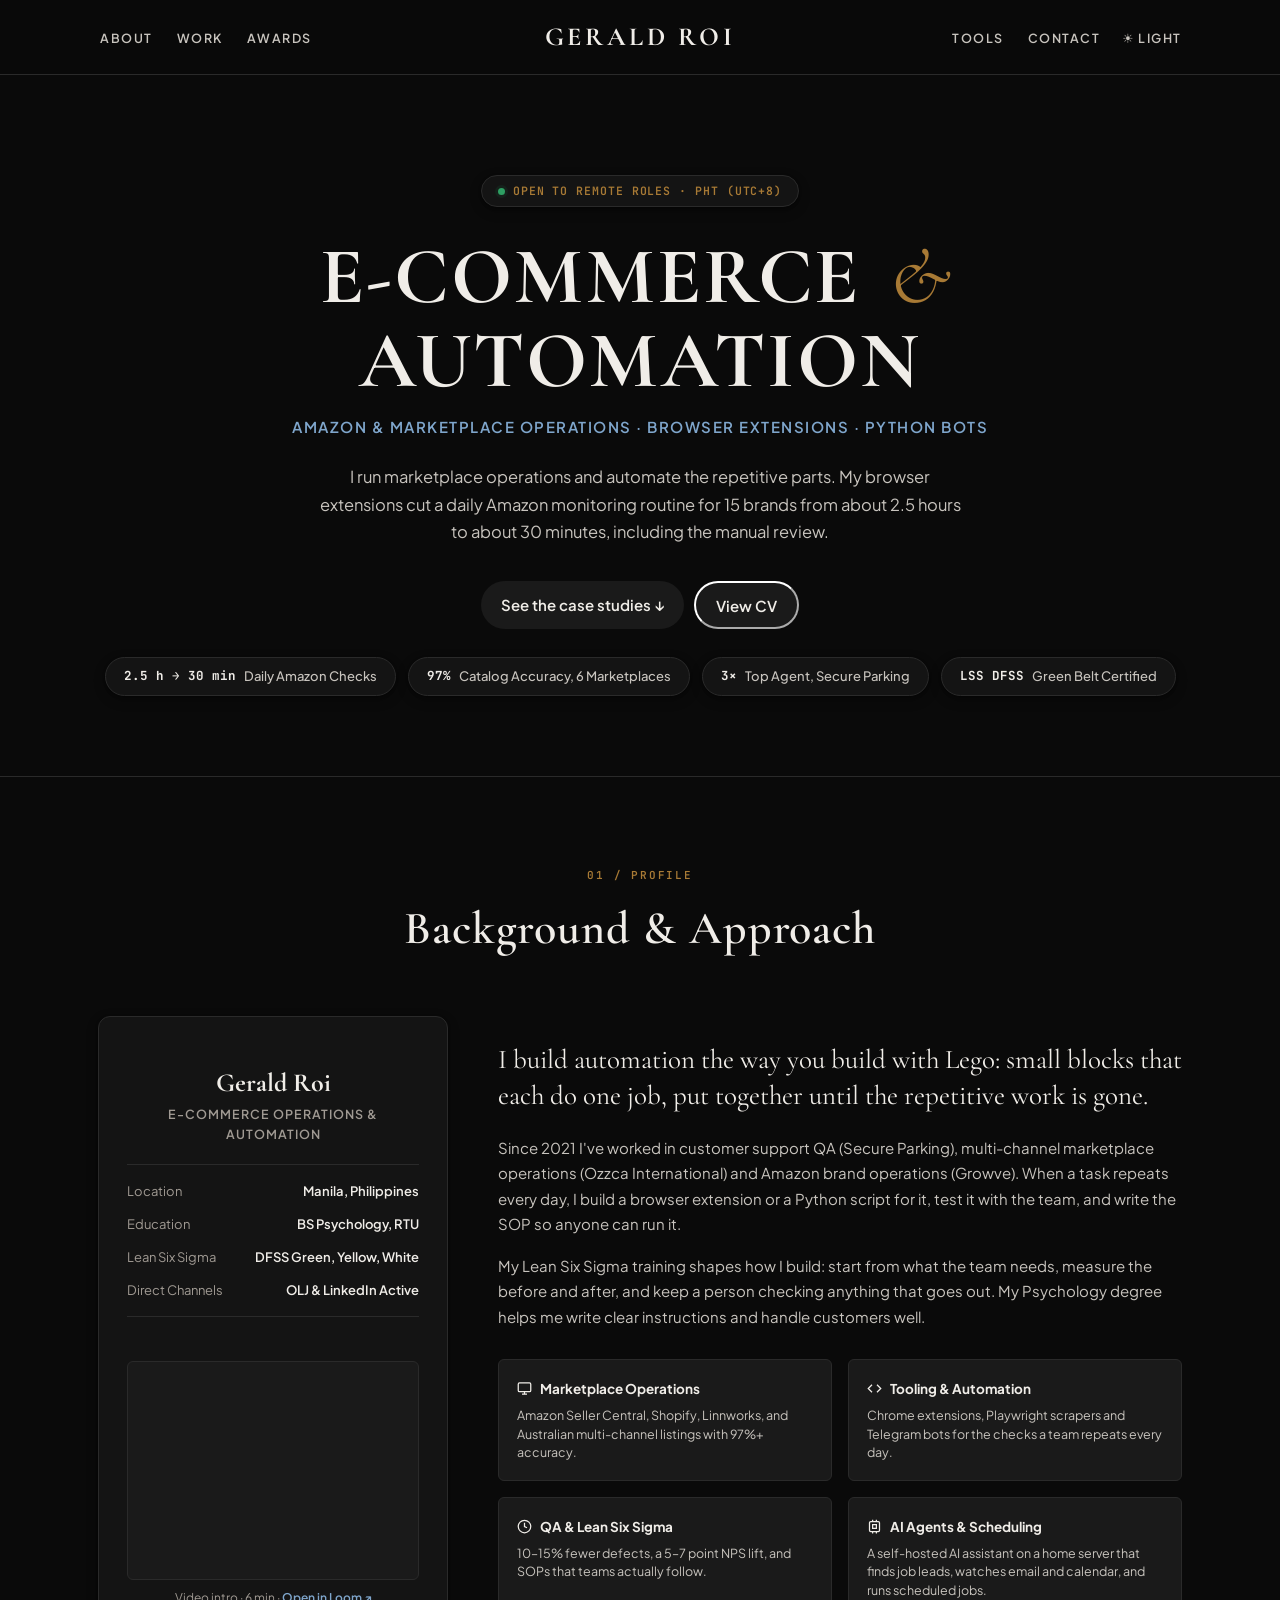
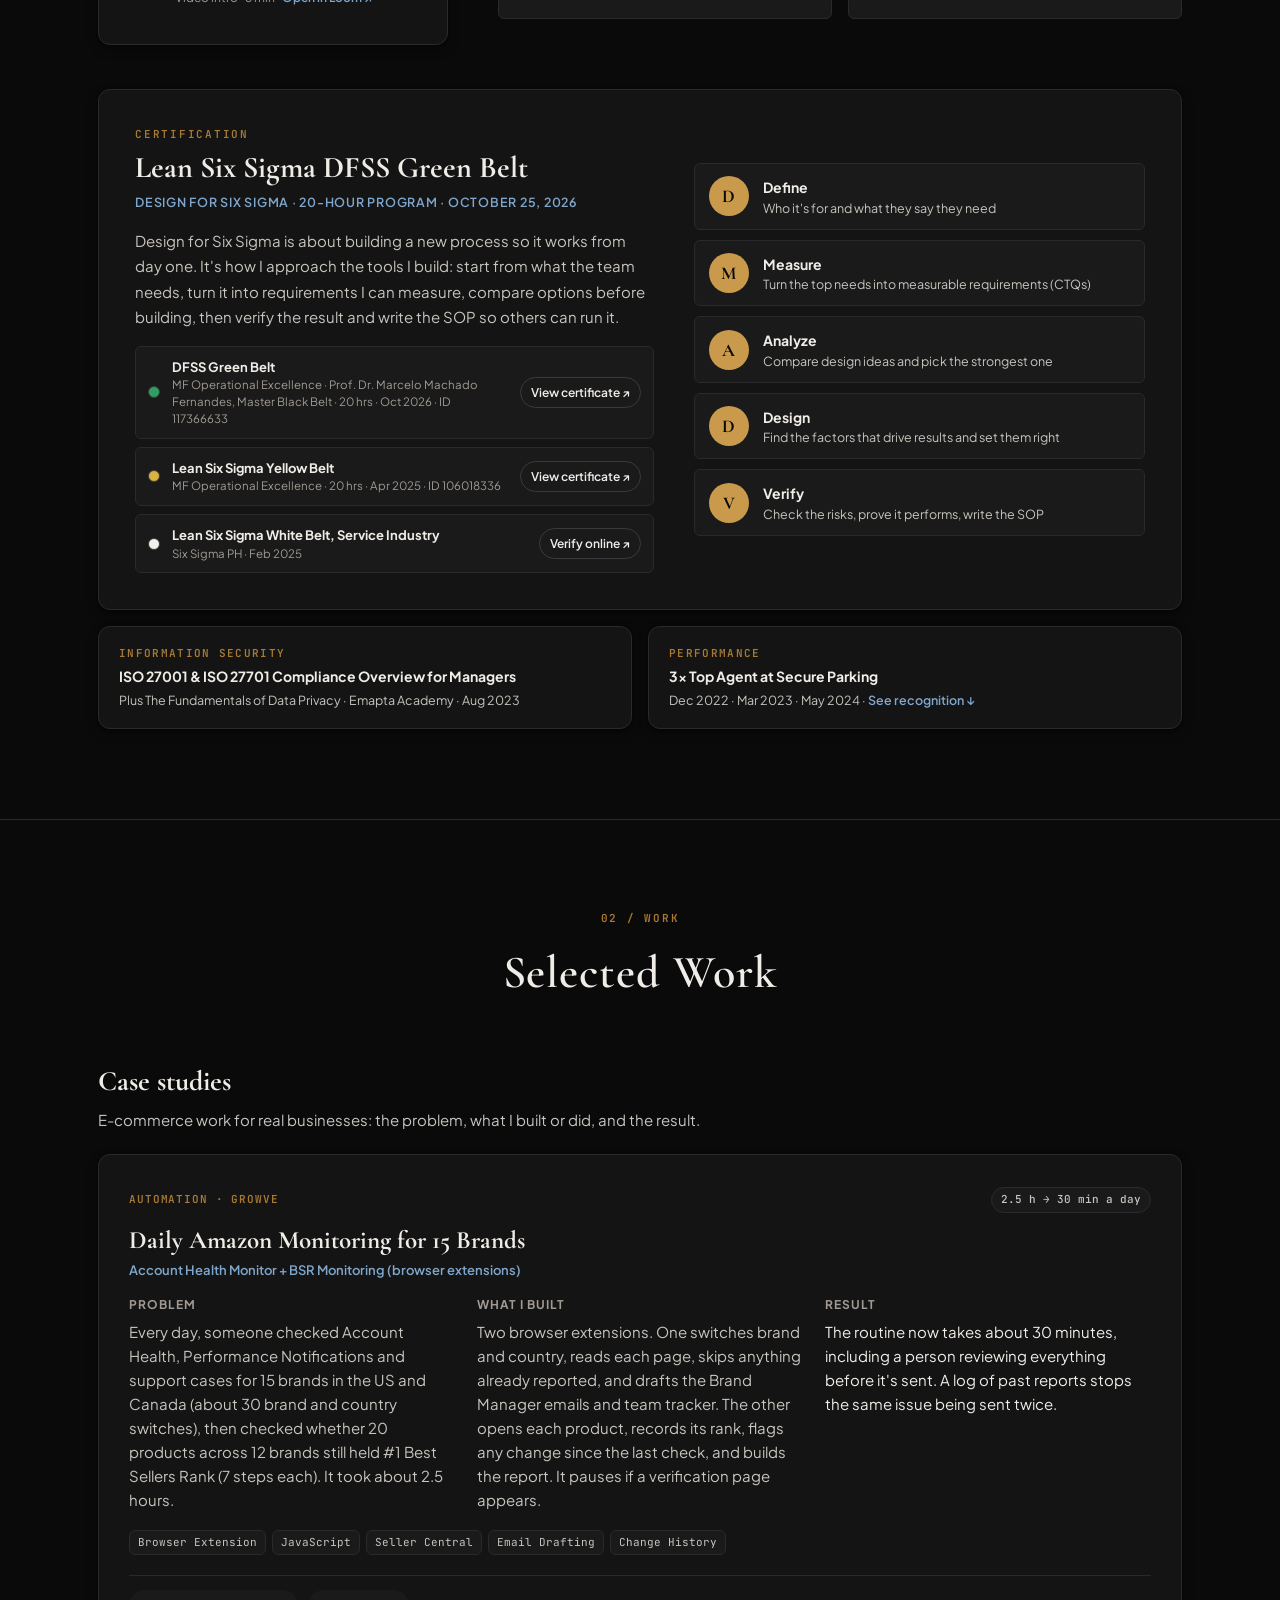
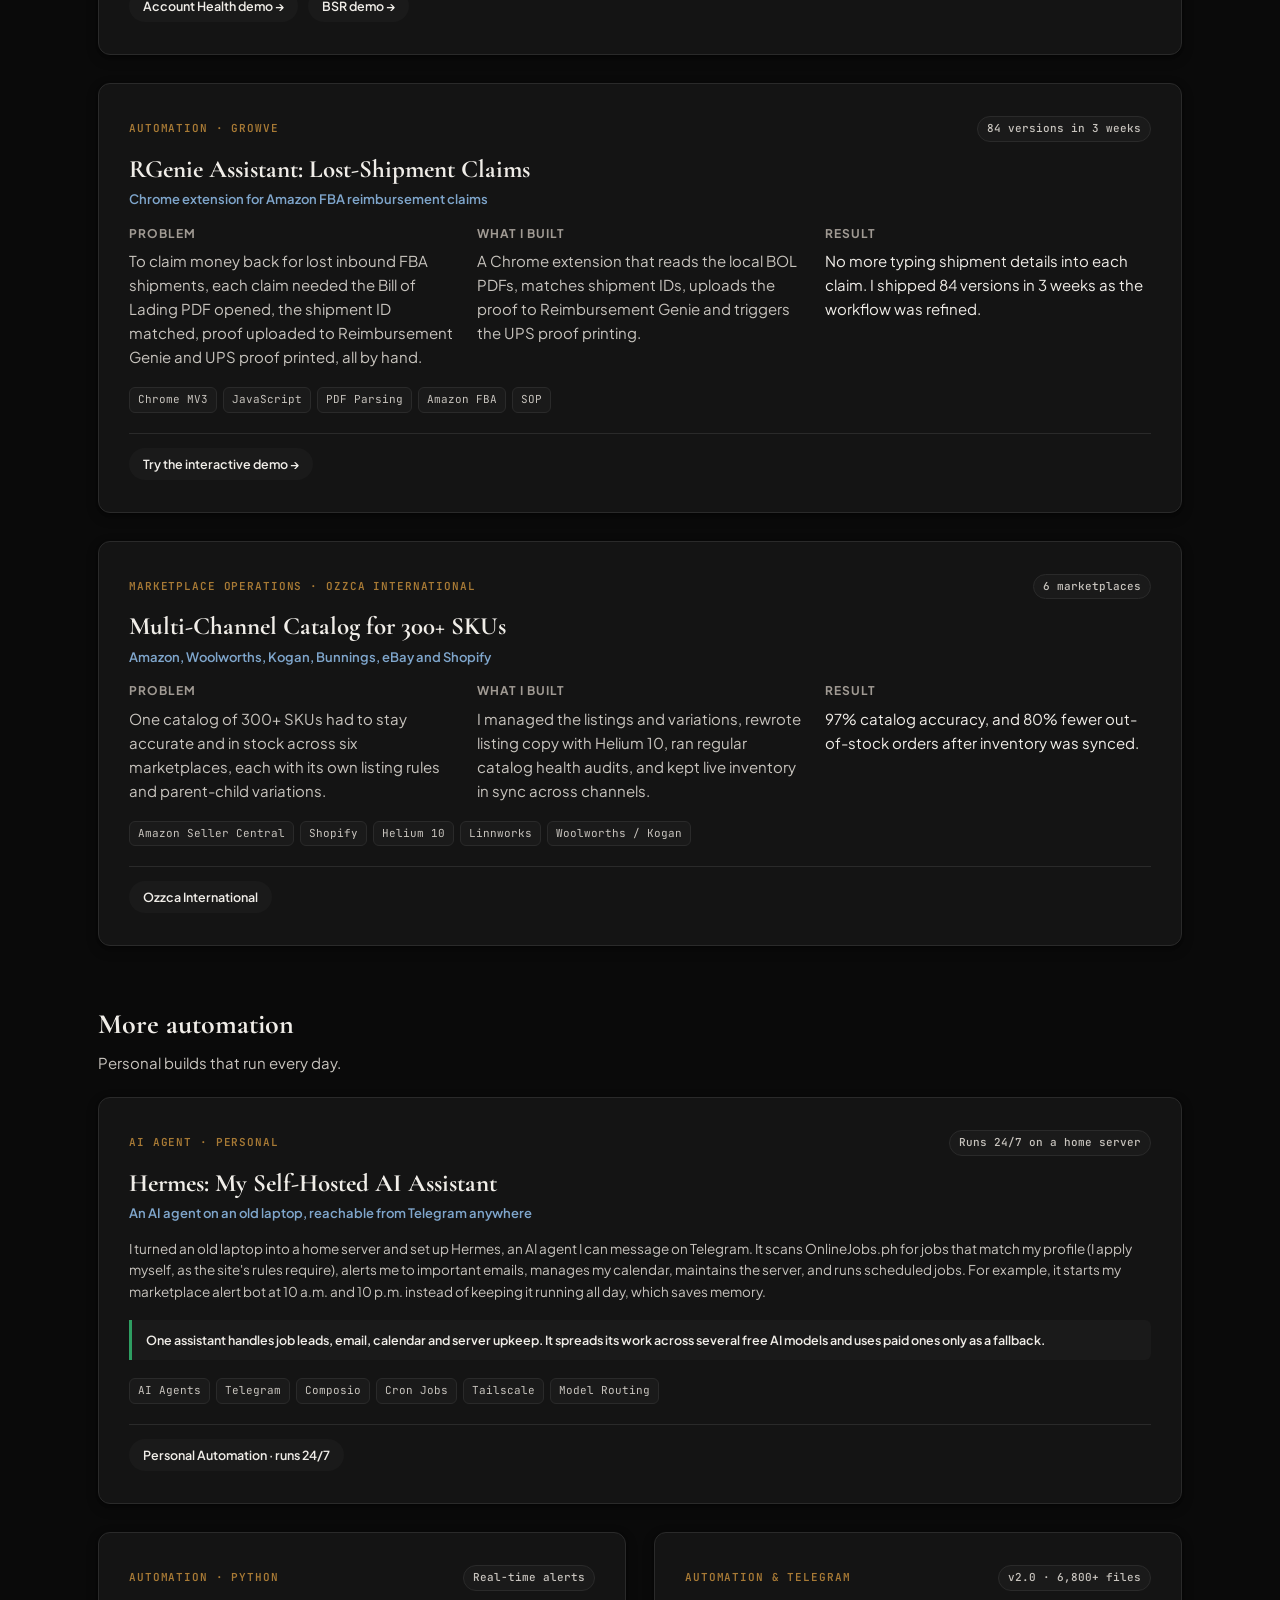
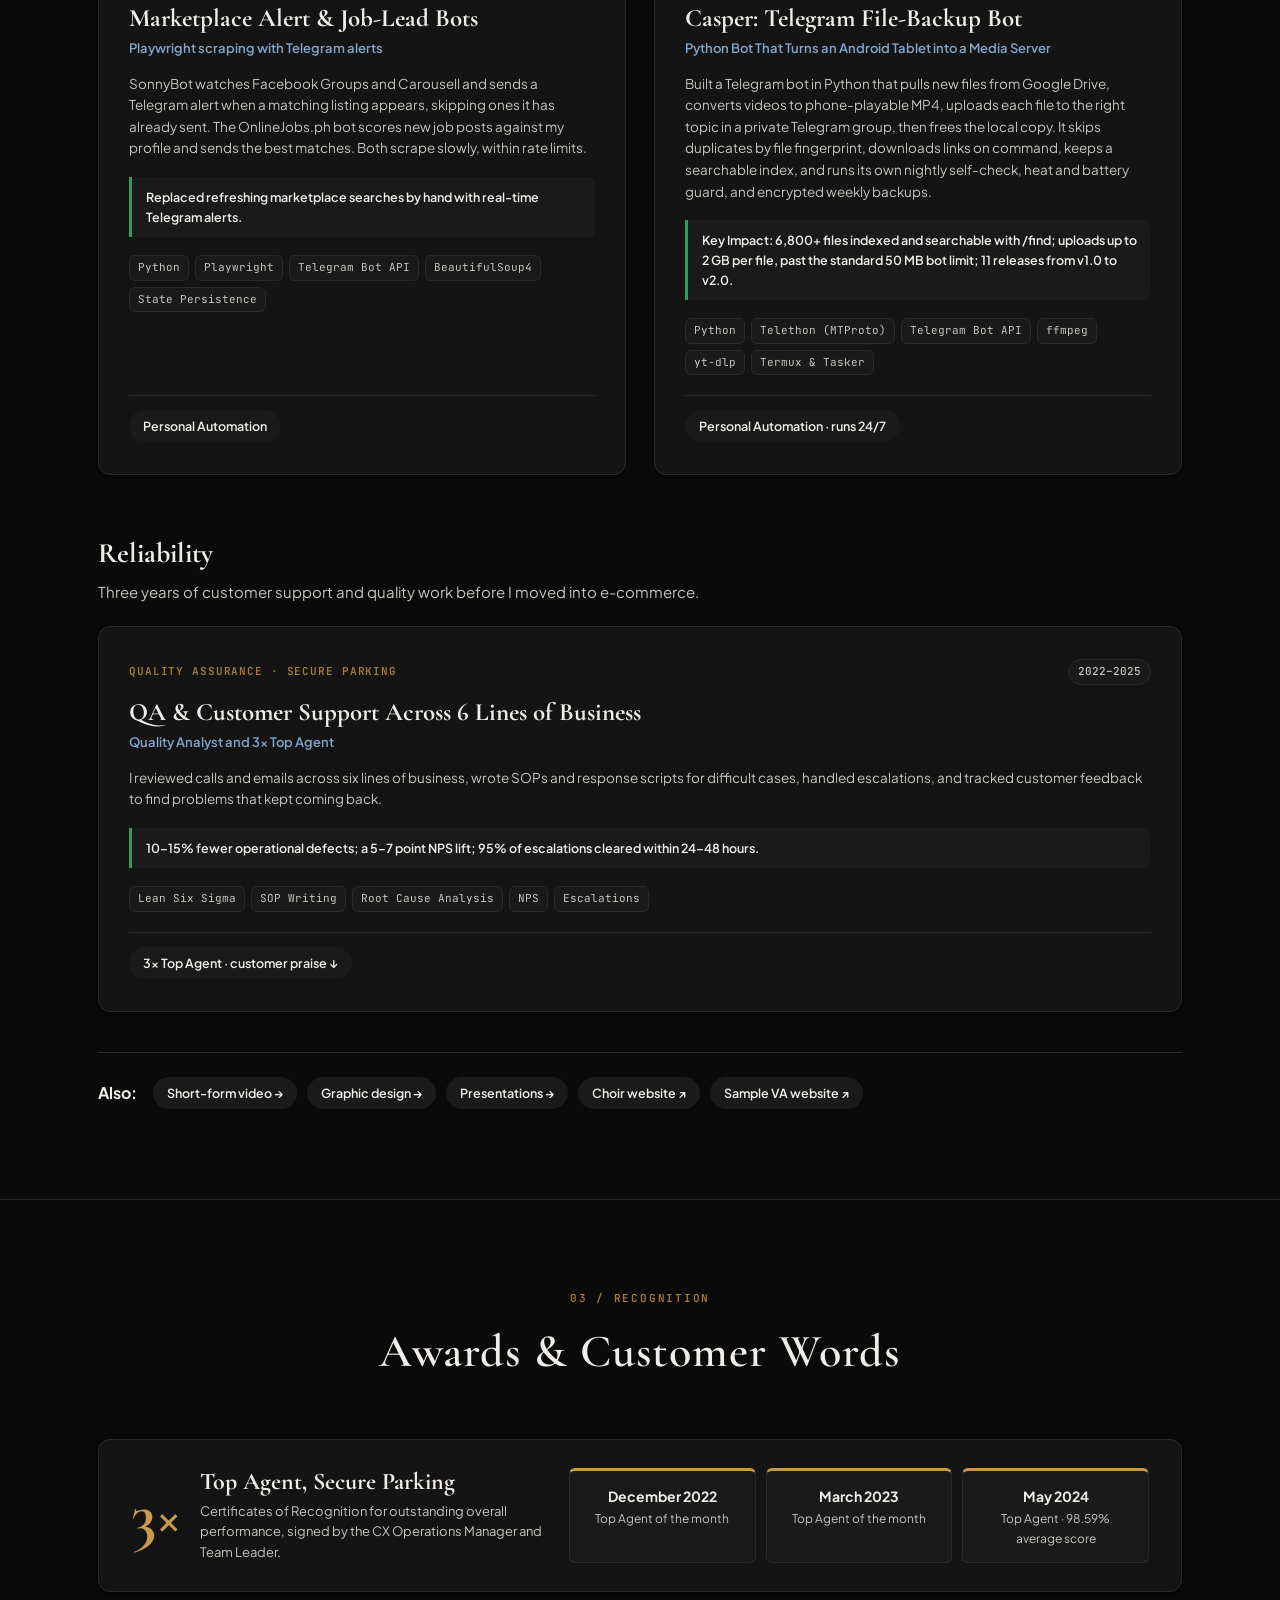
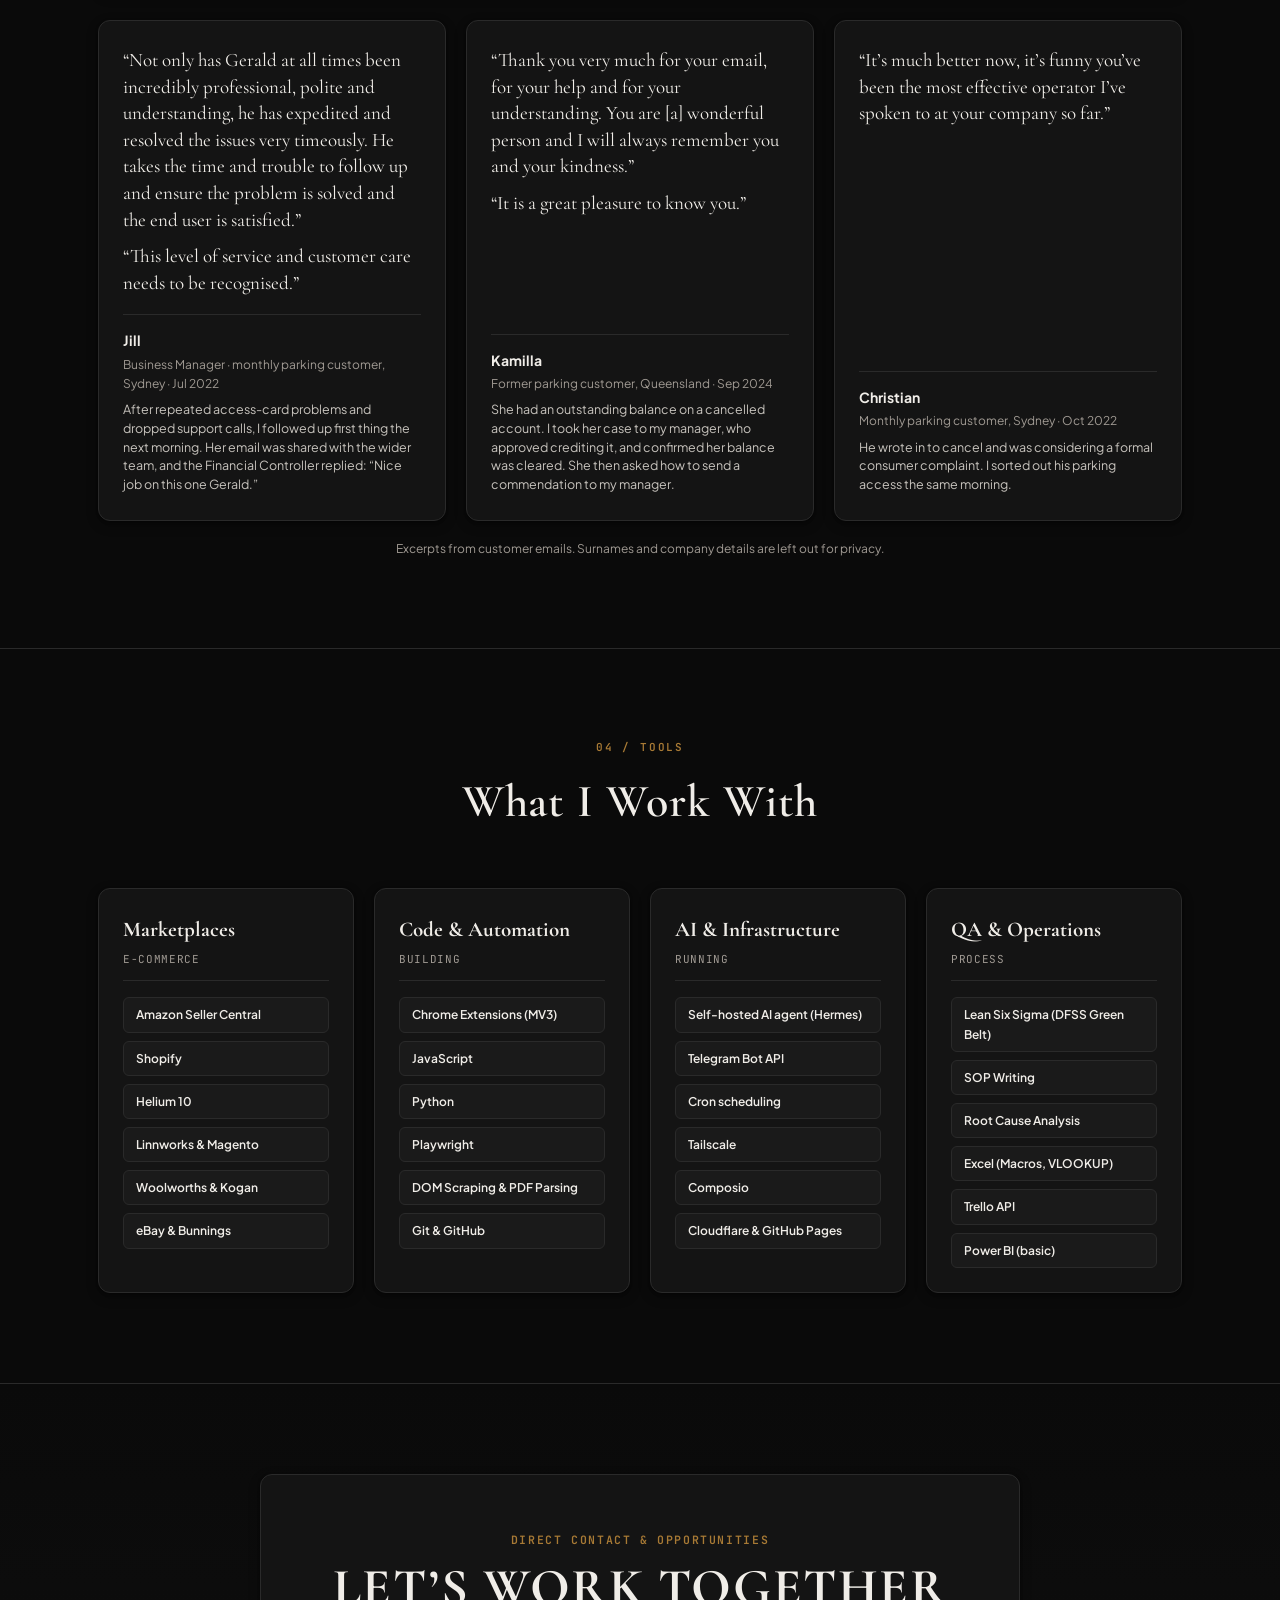
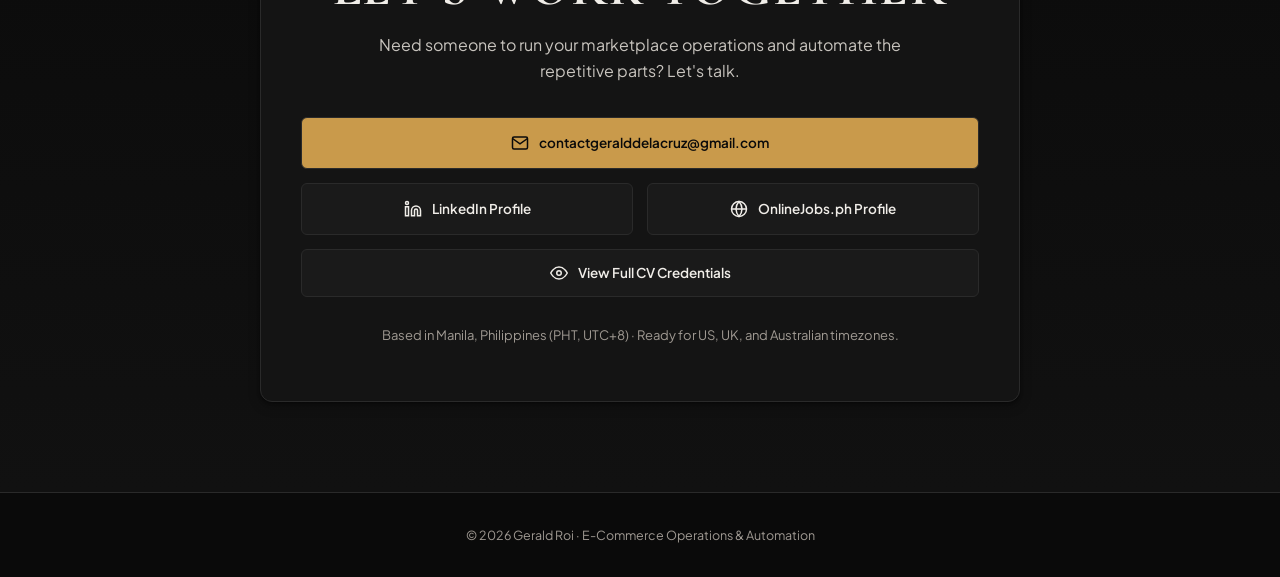
==== index.html @ ce6dad2a "Refocus main page on e-commerce and automation Lead with three case studies, add Hermes, move creati" ====
<!DOCTYPE html>
<html lang="en">
<head>
  <meta charset="UTF-8">
  <meta name="viewport" content="width=device-width, initial-scale=1.0">
  <title>Gerald Roi | E-Commerce Operations &amp; Automation</title>
  <meta name="description" content="Gerald Roi runs Amazon and multi-channel marketplace operations and builds the browser extensions and Python bots that automate the repetitive parts. Based in Manila, Philippines (UTC+8).">
  <meta name="theme-color" content="#0A0A0A">
  <meta property="og:type" content="website">
  <meta property="og:title" content="Gerald Roi | E-Commerce Operations &amp; Automation">
  <meta property="og:description" content="Gerald Roi runs Amazon and multi-channel marketplace operations and builds the browser extensions and Python bots that automate the repetitive parts. Based in Manila, Philippines (UTC+8).">
  <meta property="og:url" content="https://dcxgerald.github.io/portfolio/">
  <meta property="og:image" content="https://dcxgerald.github.io/portfolio/og-image.png">
  <meta property="og:image:width" content="1200">
  <meta property="og:image:height" content="630">
  <meta property="og:image:alt" content="Gerald Roi, Operations &amp; Automation portfolio">
  <meta name="twitter:card" content="summary_large_image">
  <meta name="twitter:image" content="https://dcxgerald.github.io/portfolio/og-image.png">
  <script type="application/ld+json">{"@context": "https://schema.org", "@type": "Person", "name": "Gerald Roi", "url": "https://dcxgerald.github.io/portfolio/", "jobTitle": "E-Commerce Operations & Automation Specialist", "image": "https://dcxgerald.github.io/portfolio/og-image.png", "address": {"@type": "PostalAddress", "addressLocality": "Manila", "addressCountry": "PH"}, "alumniOf": {"@type": "CollegeOrUniversity", "name": "Rizal Technological University"}, "hasCredential": [{"@type": "EducationalOccupationalCredential", "name": "Design for Six Sigma (DFSS) Green Belt", "credentialCategory": "certification", "dateCreated": "2026-10-25"}], "sameAs": ["https://linkedin.com/in/contactgeralddelacruz", "https://www.onlinejobs.ph/jobseekers/info/3981136"]}</script>
  <link rel="canonical" href="https://dcxgerald.github.io/portfolio/">
  <link rel="icon" href="data:image/svg+xml,%3Csvg xmlns='http://www.w3.org/2000/svg' viewBox='0 0 64 64'%3E%3Crect width='64' height='64' rx='12' fill='%230A0A0A'/%3E%3Ctext x='32' y='42' text-anchor='middle' font-family='Georgia,serif' font-size='28' font-weight='700' fill='%23C99A4B'%3EGR%3C/text%3E%3C/svg%3E">

  <!-- Google Fonts: Cormorant Garamond (Editorial Display) & Plus Jakarta Sans (Clean Modern Body) -->
  <link rel="preconnect" href="https://fonts.googleapis.com">
  <link rel="preconnect" href="https://fonts.gstatic.com" crossorigin>
  <link href="https://fonts.googleapis.com/css2?family=Cormorant+Garamond:ital,wght@0,400;0,600;0,700;1,400;1,600&family=JetBrains+Mono:wght@400;500;600&family=Plus+Jakarta+Sans:wght@300;400;500;600;700&display=swap" rel="stylesheet">

  <style>
    :root {
      --on-ink: #0A0A0A;
      --header-bg: rgba(10, 10, 10, 0.94);
      --btn-hover: #000000;
      --hairline: rgba(255,255,255,.25);
      --bg: #0A0A0A;
      --bg-surface: #141414;
      --bg-subtle: #1A1A1A;
      --border-subtle: #2A2A2A;
      --border-strong: #3A3A3A;
      --ink-primary: #F0EDE8;
      --ink-secondary: #C8C4BE;
      --ink-muted: #A09A93;
      --accent-bronze: #C99A4B;
      --accent-bronze-dark: #A87A35;
      --accent-green: #2E9E62;
      --accent-navy: #7FA6CC;
      --font-serif: 'Cormorant Garamond', Georgia, serif;
      --font-sans: 'Plus Jakarta Sans', system-ui, -apple-system, sans-serif;
      --font-mono: 'JetBrains Mono', monospace;
      --shadow-subtle: 0 1px 3px rgba(0,0,0,0.4), 0 4px 12px rgba(0,0,0,0.3);
      --shadow-hover: 0 8px 24px -4px rgba(0,0,0,0.6);
      --radius: 12px;
      --radius-sm: 6px;
      --radius-pill: 9999px;
      --transition: all 0.22s cubic-bezier(0.16, 1, 0.3, 1);
    }

    * {
      box-sizing: border-box;
      margin: 0;
      padding: 0;
    }

    html {
      scroll-behavior: smooth;
    }

    body {
      background-color: var(--bg);
      color: var(--ink-primary);
      font-family: var(--font-sans);
      line-height: 1.6;
      -webkit-font-smoothing: antialiased;
      position: relative;
    }

    .container {
      max-width: 1140px;
      margin: 0 auto;
      padding: 0 28px;
    }

    /* Header & Split Nav */
    header {
      position: sticky;
      top: 0;
      background: var(--header-bg);
      backdrop-filter: blur(14px);
      -webkit-backdrop-filter: blur(14px);
      border-bottom: 1px solid var(--border-subtle);
      z-index: 1000;
      transition: var(--transition);
    }

    .nav-inner {
      display: flex;
      align-items: center;
      justify-content: space-between;
      height: 74px;
    }

    .nav-links {
      display: flex;
      gap: 32px;
      list-style: none;
      width: 33%;
    }

    .nav-links.left {
      justify-content: flex-start;
    }

    .nav-links.right {
      justify-content: flex-end;
    }

    .nav-links a {
      text-decoration: none;
      color: var(--ink-secondary);
      font-size: 12.5px;
      font-weight: 600;
      letter-spacing: 0.12em;
      text-transform: uppercase;
      position: relative;
      padding-bottom: 4px;
      transition: var(--transition);
    }

    .nav-links a:hover {
      color: var(--ink-primary);
    }

    .brand-mark {
      width: 34%;
      text-align: center;
      text-decoration: none;
    }

    .brand-mark span {
      font-family: var(--font-serif);
      font-size: 26px;
      font-weight: 700;
      letter-spacing: 0.14em;
      text-transform: uppercase;
      color: var(--ink-primary);
      display: inline-block;
    }

    /* Hero Section */
    .hero {
      padding: 100px 0 80px;
      text-align: center;
    }

    .status-badge {
      display: inline-flex;
      align-items: center;
      gap: 8px;
      background: var(--bg-surface);
      border: 1px solid var(--border-subtle);
      padding: 6px 16px;
      border-radius: var(--radius-pill);
      font-family: var(--font-mono);
      font-size: 11.5px;
      color: var(--accent-bronze-dark);
      letter-spacing: 0.08em;
      text-transform: uppercase;
      margin-bottom: 28px;
      box-shadow: var(--shadow-subtle);
      font-weight: 600;
    }

    .status-badge span.indicator {
      width: 7px;
      height: 7px;
      background: var(--accent-green);
      border-radius: 50%;
      box-shadow: 0 0 0 3px rgba(31, 110, 67, 0.15);
      display: inline-block;
    }

    .hero-h1 {
      font-family: var(--font-serif);
      font-size: clamp(44px, 7vw, 80px);
      font-weight: 700;
      letter-spacing: 0.03em;
      line-height: 1.05;
      text-transform: uppercase;
      color: var(--ink-primary);
      margin-bottom: 12px;
    }

    .hero-h1 span.editorial-italic {
      font-style: italic;
      font-weight: 400;
      text-transform: lowercase;
      color: var(--accent-bronze-dark);
      padding: 0 8px;
    }

    .hero-tagline {
      font-family: var(--font-sans);
      font-size: 15px;
      font-weight: 600;
      color: var(--accent-navy);
      letter-spacing: 0.1em;
      text-transform: uppercase;
      margin: 0 auto 24px;
      max-width: 820px;
      text-wrap: balance;
    }

    .hero-description {
      max-width: 660px;
      margin: 0 auto 36px;
      font-size: 16.5px;
      color: var(--ink-secondary);
      line-height: 1.65;
    }

    .hero-proof-strip {
      display: flex;
      flex-wrap: wrap;
      justify-content: center;
      gap: 12px;
      margin-top: 24px;
    }

    .proof-item {
      background: var(--bg-surface);
      border: 1px solid var(--border-subtle);
      padding: 8px 18px;
      border-radius: var(--radius-pill);
      font-size: 13px;
      font-weight: 500;
      color: var(--ink-secondary);
      display: inline-flex;
      align-items: center;
      gap: 8px;
      box-shadow: var(--shadow-subtle);
      transition: var(--transition);
    }

    .proof-item:hover {
      border-color: var(--border-strong);
      transform: translateY(-1px);
    }

    .proof-item strong {
      color: var(--ink-primary);
      font-family: var(--font-mono);
      font-size: 12.5px;
      font-weight: 700;
    }

    /* Section Styling */
    .section-wrap {
      padding: 90px 0;
      border-top: 1px solid var(--border-subtle);
    }

    .section-header {
      text-align: center;
      margin-bottom: 50px;
    }

    .section-eyebrow {
      font-family: var(--font-mono);
      font-size: 11px;
      text-transform: uppercase;
      letter-spacing: 0.16em;
      color: var(--accent-bronze-dark);
      margin-bottom: 8px;
      display: block;
      font-weight: 600;
    }

    .section-title {
      font-family: var(--font-serif);
      font-size: clamp(34px, 4.5vw, 46px);
      color: var(--ink-primary);
      font-weight: 600;
      letter-spacing: 0.02em;
    }

    /* About Section */
    .about-layout {
      display: grid;
      grid-template-columns: 350px 1fr;
      gap: 50px;
      align-items: stretch;
    }

    .profile-card {
      background: var(--bg-surface);
      border: 1px solid var(--border-subtle);
      border-radius: var(--radius);
      padding: 36px 28px;
      box-shadow: var(--shadow-subtle);
      display: flex;
      flex-direction: column;
      justify-content: space-between;
    }

    .profile-top {
      text-align: center;
      margin-bottom: 24px;
    }



    .profile-name {
      font-family: var(--font-serif);
      font-size: 26px;
      font-weight: 700;
      color: var(--ink-primary);
      margin-top: 14px;
      line-height: 1.2;
    }

    .profile-role {
      font-size: 12.5px;
      color: var(--ink-muted);
      text-transform: uppercase;
      letter-spacing: 0.08em;
      margin-top: 6px;
      font-weight: 600;
    }

    .profile-specs {
      list-style: none;
      margin: 20px 0;
      border-top: 1px solid var(--border-subtle);
      border-bottom: 1px solid var(--border-subtle);
      padding: 16px 0;
      display: flex;
      flex-direction: column;
      gap: 12px;
    }

    .spec-row {
      display: flex;
      justify-content: space-between;
      font-size: 13px;
    }

    .spec-row span.label {
      color: var(--ink-muted);
    }

    .spec-row span.value {
      font-weight: 600;
      color: var(--ink-primary);
      text-align: right;
    }

    .profile-actions {
      display: flex;
      flex-direction: column;
      gap: 10px;
    }

    .btn {
      display: inline-flex;
      align-items: center;
      justify-content: center;
      gap: 8px;
      padding: 11px 20px;
      border-radius: var(--radius-sm);
      font-size: 13px;
      font-weight: 600;
      text-decoration: none;
      cursor: pointer;
      transition: var(--transition);
      border: 1px solid transparent;
    }

    .btn-dark {
      background: var(--ink-primary);
      color: var(--on-ink);
    }

    .btn-dark:hover {
      background: var(--btn-hover);
      transform: translateY(-1px);
    }

    .btn-ghost {
      background: transparent;
      border-color: var(--border-subtle);
      color: var(--ink-secondary);
    }

    .btn-ghost:hover {
      border-color: var(--border-strong);
      color: var(--ink-primary);
      background: var(--bg-surface);
    }

    .about-text-column {
      display: flex;
      flex-direction: column;
      justify-content: center;
    }

    .editorial-lead {
      font-family: var(--font-serif);
      font-size: 27px;
      line-height: 1.35;
      color: var(--ink-primary);
      margin-bottom: 20px;
    }

    .about-p {
      color: var(--ink-secondary);
      font-size: 15px;
      line-height: 1.7;
      margin-bottom: 16px;
    }

    .about-pillars {
      display: grid;
      grid-template-columns: repeat(2, 1fr);
      gap: 16px;
      margin-top: 14px;
    }

    .pillar-card {
      background: var(--bg-subtle);
      border: 1px solid var(--border-subtle);
      border-radius: var(--radius-sm);
      padding: 18px;
    }

    .pillar-card h4 {
      font-size: 13.5px;
      font-weight: 700;
      color: var(--ink-primary);
      margin-bottom: 6px;
      display: flex;
      align-items: center;
      gap: 8px;
    }

    .pillar-card p {
      font-size: 12.5px;
      color: var(--ink-secondary);
      line-height: 1.5;
    }

    /* Works / Showcase */
    .filter-bar {
      display: flex;
      flex-wrap: wrap;
      justify-content: center;
      gap: 8px;
      margin-bottom: 44px;
    }

    .filter-pill {
      background: transparent;
      border: 1px solid var(--border-subtle);
      padding: 7px 18px;
      border-radius: var(--radius-pill);
      font-size: 12px;
      font-weight: 600;
      color: var(--ink-secondary);
      cursor: pointer;
      transition: var(--transition);
      letter-spacing: 0.05em;
    }

    .filter-pill:hover {
      color: var(--ink-primary);
      border-color: var(--border-strong);
    }

    .filter-pill.active {
      background: var(--ink-primary);
      color: var(--on-ink);
      border-color: var(--ink-primary);
    }

    .works-grid {
      display: grid;
      grid-template-columns: repeat(2, 1fr);
      gap: 28px;
    }

    .work-item {
      background: var(--bg-surface);
      border: 1px solid var(--border-subtle);
      border-radius: var(--radius);
      padding: 32px 30px;
      box-shadow: var(--shadow-subtle);
      display: flex;
      flex-direction: column;
      justify-content: space-between;
      transition: var(--transition);
    }

    .work-item:hover {
      box-shadow: var(--shadow-hover);
      transform: translateY(-2px);
      border-color: var(--border-strong);
    }

    .work-top-row {
      display: flex;
      justify-content: space-between;
      align-items: center;
      margin-bottom: 12px;
    }

    .eyebrow-tag {
      font-family: var(--font-mono);
      font-size: 11px;
      color: var(--accent-bronze-dark);
      text-transform: uppercase;
      letter-spacing: 0.08em;
      font-weight: 600;
    }

    .pill-badge {
      font-family: var(--font-mono);
      font-size: 11px;
      background: var(--bg-subtle);
      color: var(--ink-secondary);
      padding: 3px 9px;
      border-radius: var(--radius-pill);
      font-weight: 500;
      border: 1px solid var(--border-subtle);
    }

    .work-title {
      font-family: var(--font-serif);
      font-size: 25px;
      font-weight: 700;
      color: var(--ink-primary);
      line-height: 1.25;
      margin-bottom: 4px;
    }

    .work-sub {
      font-size: 13px;
      color: var(--accent-navy);
      font-weight: 600;
      margin-bottom: 14px;
    }

    .work-desc {
      font-size: 13.5px;
      color: var(--ink-secondary);
      line-height: 1.6;
      margin-bottom: 18px;
    }

    .impact-callout {
      background: var(--bg-subtle);
      border-left: 3px solid var(--accent-green);
      padding: 10px 14px;
      margin-bottom: 18px;
      border-radius: 0 var(--radius-sm) var(--radius-sm) 0;
    }

    .impact-callout p {
      font-size: 12.5px;
      color: var(--ink-primary);
      font-weight: 600;
    }

    /* Reels Micro-Grid */
    .reels-grid {
      display: grid;
      grid-template-columns: repeat(3, 1fr);
      gap: 8px;
      margin: 16px 0;
    }

    .reel-box {
      background: var(--bg-subtle);
      border: 1px solid var(--border-subtle);
      padding: 10px 8px;
      border-radius: var(--radius-sm);
      text-decoration: none;
      color: var(--ink-primary);
      display: flex;
      flex-direction: column;
      justify-content: space-between;
      transition: var(--transition);
      text-align: center;
    }

    .reel-box:hover {
      background: var(--bg-subtle);
      border-color: var(--ink-primary);
      transform: translateY(-2px);
    }

    .video-box {
      position: relative;
      background: var(--bg-subtle);
      border: 1px solid var(--border-subtle);
      border-radius: var(--radius-sm);
      aspect-ratio: 9 / 16;
      overflow: hidden;
      transition: var(--transition);
    }
    .video-box:hover {
      border-color: var(--ink-primary);
      transform: translateY(-2px);
    }
    .video-box video {
      width: 100%;
      height: 100%;
      object-fit: cover;
      display: block;
    }
    .video-overlay {
      position: absolute;
      bottom: 0;
      left: 0;
      right: 0;
      padding: 10px 8px;
      background: linear-gradient(180deg, transparent 0%, rgba(10,10,10,0.9) 100%);
      text-align: center;
      display: flex;
      flex-direction: column;
      justify-content: flex-end;
    }

    .reel-tag {
      font-family: var(--font-mono);
      font-size: 11px;
      color: var(--accent-bronze-dark);
      font-weight: 600;
      text-transform: uppercase;
      margin-bottom: 4px;
    }

    .reel-name {
      font-size: 11.5px;
      font-weight: 600;
      line-height: 1.3;
      margin-bottom: 6px;
    }

    .reel-action {
      font-family: var(--font-mono);
      font-size: 11.5px;
      font-weight: 600;
      color: var(--accent-navy);
      display: inline-flex;
      align-items: center;
      justify-content: center;
      gap: 3px;
    }

    .tags-row {
      display: flex;
      flex-wrap: wrap;
      gap: 6px;
      margin-bottom: 20px;
    }

    .code-tag {
      background: var(--bg-subtle);
      border: 1px solid var(--border-subtle);
      padding: 3px 8px;
      border-radius: var(--radius-sm);
      font-family: var(--font-mono);
      font-size: 11px;
      color: var(--ink-secondary);
    }

    .work-footer-links {
      display: flex;
      flex-wrap: wrap;
      gap: 10px;
      padding-top: 14px;
      border-top: 1px solid var(--border-subtle);
    }

    .link-chip {
      display: inline-flex;
      align-items: center;
      gap: 6px;
      font-size: 12.5px;
      font-weight: 600;
      color: var(--ink-primary);
      text-decoration: none;
      transition: var(--transition);
      background: var(--bg-subtle);
      padding: 6px 14px;
      border-radius: var(--radius-pill);
    }

    .link-chip:hover {
      background: var(--ink-primary);
      color: var(--on-ink);
    }

    /* Tools Section */
    .tools-grid {
      display: grid;
      grid-template-columns: repeat(4, 1fr);
      gap: 20px;
    }

    .tool-column-card {
      background: var(--bg-surface);
      border: 1px solid var(--border-subtle);
      border-radius: var(--radius);
      padding: 24px;
      box-shadow: var(--shadow-subtle);
    }

    .tool-column-card h3 {
      font-family: var(--font-serif);
      font-size: 21px;
      font-weight: 700;
      color: var(--ink-primary);
      margin-bottom: 4px;
    }

    .tool-column-card p.sub {
      font-size: 11px;
      color: var(--ink-muted);
      text-transform: uppercase;
      font-family: var(--font-mono);
      letter-spacing: 0.06em;
      margin-bottom: 16px;
      padding-bottom: 12px;
      border-bottom: 1px solid var(--border-subtle);
    }

    .tool-list {
      display: flex;
      flex-direction: column;
      gap: 8px;
    }

    .tool-row {
      background: var(--bg-subtle);
      border: 1px solid var(--border-subtle);
      padding: 7px 12px;
      border-radius: var(--radius-sm);
      font-size: 12px;
      font-weight: 600;
      color: var(--ink-primary);
      display: flex;
      align-items: center;
      justify-content: space-between;
    }

    .tool-row span.tier {
      font-family: var(--font-mono);
      font-size: 11px;
      color: var(--accent-bronze-dark);
      text-transform: uppercase;
    }

    /* Contact Section */
    .contact-card {
      max-width: 760px;
      margin: 0 auto;
      background: var(--bg-surface);
      border: 1px solid var(--border-subtle);
      border-radius: var(--radius);
      padding: 56px 40px;
      box-shadow: var(--shadow-subtle);
      text-align: center;
    }

    .contact-eyebrow {
      font-family: var(--font-mono);
      font-size: 11.5px;
      color: var(--accent-bronze-dark);
      text-transform: uppercase;
      letter-spacing: 0.14em;
      margin-bottom: 10px;
      display: block;
      font-weight: 600;
    }

    .contact-headline {
      font-family: var(--font-serif);
      font-size: clamp(36px, 5.5vw, 52px);
      font-weight: 700;
      text-transform: uppercase;
      letter-spacing: 0.03em;
      color: var(--ink-primary);
      line-height: 1.1;
      margin-bottom: 16px;
    }

    .contact-lead {
      font-size: 16px;
      color: var(--ink-secondary);
      max-width: 560px;
      margin: 0 auto 34px;
      line-height: 1.6;
    }

    .contact-grid {
      display: grid;
      grid-template-columns: repeat(2, 1fr);
      gap: 14px;
      margin-bottom: 28px;
    }

    .contact-action-btn {
      display: flex;
      align-items: center;
      justify-content: center;
      gap: 10px;
      padding: 14px 20px;
      background: var(--bg-subtle);
      border: 1px solid var(--border-subtle);
      border-radius: var(--radius-sm);
      text-decoration: none;
      color: var(--ink-primary);
      font-weight: 600;
      font-size: 13.5px;
      transition: var(--transition);
      cursor: pointer;
    }

    .contact-action-btn:hover {
      background: var(--ink-primary);
      color: var(--on-ink);
      border-color: var(--ink-primary);
      transform: translateY(-2px);
    }

    .contact-action-btn.featured {
      background: var(--accent-bronze);
      color: var(--on-ink);
      grid-column: span 2;
    }

    .contact-action-btn.featured:hover {
      background: var(--accent-bronze-dark);
    }

    /* Footer */
    footer {
      border-top: 1px solid var(--border-subtle);
      padding: 32px 0;
      text-align: center;
      font-size: 12.5px;
      color: var(--ink-muted);
    }

    /* Resume Modal */
    .modal-backdrop {
      position: fixed;
      top: 0; left: 0; width: 100%; height: 100%;
      background: rgba(18, 20, 26, 0.68);
      backdrop-filter: blur(8px);
      z-index: 10000;
      display: none;
      align-items: center;
      justify-content: center;
      padding: 24px;
    }

    .modal-backdrop.open {
      display: flex;
    }

    .modal-window {
      background: var(--bg-surface);
      border-radius: var(--radius);
      width: 100%;
      max-width: 860px;
      max-height: 90vh;
      overflow-y: auto;
      padding: 44px;
      position: relative;
      box-shadow: 0 20px 50px rgba(0, 0, 0, 0.2);
    }

    .modal-close-btn {
      position: absolute;
      top: 24px;
      right: 24px;
      background: var(--bg-subtle);
      border: 1px solid var(--border-subtle);
      width: 36px;
      height: 36px;
      border-radius: 50%;
      cursor: pointer;
      font-size: 18px;
      font-weight: 700;
      color: var(--ink-primary);
      display: flex;
      align-items: center;
      justify-content: center;
      transition: var(--transition);
    }

    .modal-close-btn:hover {
      background: var(--ink-primary);
      color: var(--on-ink);
    }

    /* Responsive Breakpoints */
    @media (max-width: 900px) {
      .about-layout {
        grid-template-columns: 1fr;
      }
      .works-grid {
        grid-template-columns: 1fr;
      }
      .tools-grid {
        grid-template-columns: repeat(2, 1fr);
      }
      .contact-grid {
        grid-template-columns: 1fr;
      }
      .contact-action-btn.featured {
        grid-column: span 1;
      }
      .reels-grid {
        grid-template-columns: repeat(2, 1fr);
        gap: 10px;
      }
    }

    @media (max-width: 640px) {
      header .nav-inner {
        flex-wrap: wrap;
        height: auto;
        padding: 10px 0 8px;
        row-gap: 6px;
      }
      .brand-mark {
        width: 100%;
        order: 1;
      }
      .nav-links {
        order: 2;
        width: auto;
        gap: 18px;
        flex: 1 1 auto;
        justify-content: center !important;
      }
      .nav-links a {
        font-size: 11px;
        letter-spacing: 0.1em;
      }
      .tools-grid {
        grid-template-columns: 1fr;
      }
      .hero-h1 {
        font-size: clamp(36px, 10vw, 56px) !important;
      }
      .hero-tagline {
        font-size: clamp(13px, 4vw, 16px) !important;
      }
      .hero-description {
        font-size: clamp(14px, 3.5vw, 16px) !important;
      }
      .proof-item {
        padding: 12px 8px !important;
      }
      .proof-item strong {
        font-size: clamp(20px, 6vw, 28px) !important;
      }
      .video-box {
        aspect-ratio: 9 / 16;
        max-width: 100%;
      }
      .reel-box {
        padding: 8px 6px;
      }
      .reel-tag {
        font-size: 11px !important;
      }
      .reel-name {
        font-size: 12px !important;
      }
      .work-item {
        padding: 20px !important;
      }
      .work-title {
        font-size: clamp(18px, 5vw, 22px) !important;
      }
      .container {
        padding: 0 16px !important;
      }
      section {
        padding: 48px 0 !important;
      }
    }
    /* ---- Phone polish ---- */
    @media (max-width: 640px) {
      .hero { padding-top: 40px !important; padding-bottom: 36px !important; }
      .status-badge { font-size: 11px !important; text-align: center; line-height: 1.5; }

      /* stats: tidy 2x2 grid instead of a tall stack */
      .hero-proof-strip {
        display: grid !important;
        grid-template-columns: 1fr 1fr;
        gap: 10px !important;
      }
      .proof-item {
        flex-direction: column;
        justify-content: center;
        text-align: center;
        gap: 2px !important;
        padding: 14px 8px !important;
        border-radius: 14px !important;
        font-size: 11.5px !important;
        line-height: 1.35;
      }

      .section-header { margin-bottom: 28px !important; }
      .section-title { font-size: clamp(26px, 8vw, 32px) !important; }

      /* filter tabs: one swipeable row */
      .filter-bar {
        flex-wrap: nowrap !important;
        justify-content: flex-start !important;
        overflow-x: auto;
        gap: 8px;
        margin: 0 -16px 28px !important;
        padding: 2px 16px 8px;
        scrollbar-width: none;
        -webkit-overflow-scrolling: touch;
      }
      .filter-bar::-webkit-scrollbar { display: none; }
      .filter-pill { white-space: nowrap; flex: 0 0 auto; padding: 8px 16px !important; }

      .work-item { padding: 20px 16px !important; }
      .work-top-row { flex-wrap: wrap; gap: 8px; }
      .impact-callout { padding: 12px 14px !important; }

      /* reels: 3 FB links as a row, videos 2x2 below */
      .reels-grid { grid-template-columns: repeat(2, 1fr) !important; gap: 10px !important; }
      .reel-box:nth-child(3) { grid-column: span 2; }
      .reel-box { padding: 12px 8px !important; }
      .reel-tag { font-size: 11px !important; }
      .reel-name { font-size: 12.5px !important; line-height: 1.3; }
      .reel-action { font-size: 11px !important; }
      .video-overlay { padding: 24px 8px 8px !important; }
      .video-overlay .reel-name { font-size: 11.5px !important; }

      .tags-row { gap: 6px !important; }
      .profile-card { padding: 24px 18px !important; }

      .contact-card { padding: 36px 20px !important; }
      .contact-grid { grid-template-columns: 1fr !important; gap: 10px !important; }
      .contact-grid > * { grid-column: 1 / -1 !important; }
      .contact-headline { font-size: clamp(30px, 9vw, 38px) !important; }
      .contact-lead { font-size: 14.5px !important; margin-bottom: 24px !important; }
      .contact-action-btn { padding: 14px 12px !important; font-size: 13px !important; word-break: break-word; text-align: center; }

      .modal-window { width: calc(100vw - 24px) !important; max-height: 88vh; padding: 24px 18px !important; }
    }

    .title-link { margin: 4px 0 14px; }
    .sub-heading { font-size: 12px; letter-spacing: 0.14em; text-transform: uppercase; color: var(--ink-muted); margin: 32px 0 14px; font-weight: 600; }
    .compare-note { font-size: 13.5px; color: var(--ink-muted); margin: -6px 0 16px; }
    .compare-grid { display: grid; grid-template-columns: 1fr 1fr; gap: 16px; align-items: start; }
    .compare-item { margin: 0; }
    .compare-item .video-box { aspect-ratio: 9 / 16; }
    .compare-item figcaption { margin-top: 10px; font-size: 13px; display: flex; gap: 8px; align-items: center; }
    .compare-label { font-size: 11.5px; letter-spacing: 0.12em; text-transform: uppercase; padding: 4px 10px; border-radius: 999px; border: 1px solid rgba(255,255,255,.25); font-weight: 600; }
    .compare-label.after { border-color: rgba(255,255,255,.7); background: rgba(255,255,255,.1); }
    .tiktok-grid { grid-template-columns: repeat(3, 1fr); }
    @media (max-width: 640px) {
      .tiktok-grid { grid-template-columns: repeat(2, 1fr) !important; }
      .compare-grid { gap: 10px; }
      .sub-heading { margin-top: 26px; }
    }

    /* ---- Light theme ---- */
    :root[data-theme="light"] {
      --bg: #F6F3EE;
      --bg-surface: #FFFFFF;
      --bg-subtle: #EEEAE3;
      --border-subtle: #DDD7CD;
      --border-strong: #C4BDB0;
      --ink-primary: #1A1A1A;
      --ink-secondary: #45413C;
      --ink-muted: #6E6860;
      --accent-bronze: #A87A35;
      --accent-bronze-dark: #8A6228;
      --accent-navy: #2A4A6A;
      --on-ink: #F6F3EE;
      --header-bg: rgba(246, 243, 238, 0.94);
      --btn-hover: #000000;
      --hairline: rgba(0,0,0,.25);
      --shadow-subtle: 0 1px 3px rgba(0,0,0,0.08), 0 4px 12px rgba(0,0,0,0.06);
      --shadow-hover: 0 8px 24px -4px rgba(0,0,0,0.18);
      color-scheme: light;
    }
    :root { color-scheme: dark; }
    /* ---- Layout & polish fixes (Nov 2026) ---- */
    :root { --contact-fade: #111111; }
    :root[data-theme="light"] { --contact-fade: #EEEAE3; }
    #contact { background: linear-gradient(180deg, var(--bg) 0%, var(--contact-fade) 100%); }

    /* Choir card spans the full row so its neighbour is not stretched */
    .work-item--wide { grid-column: 1 / -1; }
    .works-subhead { grid-column: 1 / -1; margin: 28px 0 -6px; }
    .works-subhead:first-child { margin-top: 0; }
    .works-subhead h3 { font-family: var(--font-serif); font-size: 28px; color: var(--ink-primary); margin: 0 0 4px; }
    .works-subhead p { color: var(--ink-secondary); margin: 0; font-size: 15px; }
    .case-steps { display: grid; grid-template-columns: repeat(3, minmax(0, 1fr)); gap: 22px; margin: 6px 0 18px; }
    .case-steps h4 { font-size: 12px; letter-spacing: .08em; text-transform: uppercase; color: var(--ink-muted); margin: 0 0 6px; }
    .case-steps p { margin: 0; color: var(--ink-secondary); font-size: 15px; line-height: 1.6; }
    .case-steps .result p { color: var(--ink-primary); }
    @media (max-width: 900px) { .case-steps { grid-template-columns: 1fr; gap: 14px; } }
    .other-work { grid-column: 1 / -1; display: flex; flex-wrap: wrap; align-items: center; gap: 10px; margin-top: 12px; padding-top: 24px; border-top: 1px solid var(--border-subtle); }
    .other-work strong { color: var(--ink-primary); margin-right: 6px; }
    /* 7 cards follow the wide one: centre the last so it doesn't sit alone on the left */
    @media (min-width: 901px) {
      .works-grid > .work-item:last-child:nth-child(even) { grid-column: 1 / -1; justify-self: center; width: calc(50% - 14px); }
    }
    .work-item--wide .reels-grid:not(.tiktok-grid) { max-width: 760px; }
    .work-item--wide .tiktok-grid { max-width: 760px; }
    .compare-pair { display: grid; grid-template-columns: 1fr 1fr; gap: 0 32px; }
    @media (max-width: 900px) { .compare-pair { grid-template-columns: 1fr; } }

    .hero-tagline .nw { white-space: nowrap; }

    /* Certification card */
    .proof-link { text-decoration: none; cursor: pointer; }
    .proof-link:focus-visible { outline: 2px solid var(--accent-bronze); outline-offset: 3px; }
    #certification { scroll-margin-top: 100px; }
    .cert-card { margin-top: 44px; display: grid; grid-template-columns: minmax(0, 1.15fr) minmax(0, 1fr); gap: 40px; align-items: center; background: var(--bg-surface); border: 1px solid var(--border-subtle); border-radius: var(--radius); padding: 36px; box-shadow: var(--shadow-subtle); }
    .cert-title { font-family: var(--font-serif); font-size: 30px; font-weight: 700; line-height: 1.15; color: var(--ink-primary); }
    .cert-meta { font-size: 12.5px; font-weight: 600; letter-spacing: .06em; text-transform: uppercase; color: var(--accent-navy); margin: 6px 0 16px; }
    .cert-belts { list-style: none; display: flex; flex-wrap: wrap; gap: 8px; margin-top: 6px; }
    .cert-belts li { font-size: 12px; color: var(--ink-secondary); background: var(--bg-subtle); border: 1px solid var(--border-subtle); border-radius: var(--radius-pill); padding: 5px 12px; }
    .cert-belts strong { color: var(--ink-primary); }
    .dmadv { list-style: none; display: grid; gap: 10px; }
    .dmadv li { display: grid; grid-template-columns: 40px 1fr; gap: 14px; align-items: center; background: var(--bg-subtle); border: 1px solid var(--border-subtle); border-radius: var(--radius-sm); padding: 12px 14px; }
    .dm-letter { width: 40px; height: 40px; border-radius: 50%; display: grid; place-items: center; font: 700 18px var(--font-serif); color: var(--on-ink); background: var(--accent-bronze); }
    :root[data-theme="light"] .dm-letter { background: var(--accent-bronze-dark); color: #FFFFFF; }
    .dmadv strong { display: block; font-size: 14px; color: var(--ink-primary); }
    .dmadv span:not(.dm-letter) { display: block; font-size: 12.5px; color: var(--ink-secondary); line-height: 1.45; }
    @media (max-width: 900px) { .cert-card { grid-template-columns: 1fr; gap: 24px; padding: 24px 18px; } .cert-title { font-size: 26px; } }

    /* Belt list */
    .belt-list { list-style: none; display: grid; gap: 8px; margin-top: 8px; }
    .belt-list li { display: grid; grid-template-columns: 12px 1fr auto; gap: 12px; align-items: center; padding: 10px 12px; border: 1px solid var(--border-subtle); border-radius: var(--radius-sm); background: var(--bg-subtle); }
    .belt-list strong { display: block; font-size: 13px; color: var(--ink-primary); }
    .belt-list div span { display: block; font-size: 11.5px; color: var(--ink-muted); line-height: 1.45; }
    .belt-dot { width: 12px; height: 12px; border-radius: 50%; border: 1px solid var(--border-strong); }
    .belt-dot.green { background: #2E9E62; } .belt-dot.yellow { background: #D9B341; } .belt-dot.white { background: #F4F1EC; }
    .belt-link { font-size: 12px; font-weight: 600; color: var(--ink-primary); text-decoration: none; white-space: nowrap; padding: 5px 10px; border-radius: var(--radius-pill); border: 1px solid var(--border-strong); }
    .belt-link:hover { background: var(--ink-primary); color: var(--on-ink); }
    @media (max-width: 640px) { .belt-list li { grid-template-columns: 12px 1fr; } .belt-link { grid-column: 2; justify-self: start; } }

    /* Other credentials */
    .cred-grid { display: grid; grid-template-columns: repeat(2, minmax(0, 1fr)); gap: 16px; margin-top: 16px; }
    .cred-item { background: var(--bg-surface); border: 1px solid var(--border-subtle); border-radius: var(--radius); padding: 18px 20px; box-shadow: var(--shadow-subtle); display: flex; flex-direction: column; gap: 4px; }
    .cred-kicker { font-family: var(--font-mono); font-size: 11px; letter-spacing: .12em; text-transform: uppercase; color: var(--accent-bronze-dark); font-weight: 600; }
    .cred-item strong { font-size: 14px; color: var(--ink-primary); line-height: 1.35; }
    .cred-item > span:last-child { font-size: 12.5px; color: var(--ink-secondary); }
    .cred-item a { color: var(--accent-navy); font-weight: 600; text-decoration: none; }
    .cred-item a:hover { text-decoration: underline; }
    @media (max-width: 900px) { .cred-grid { grid-template-columns: 1fr; } }

    /* Recognition */
    #recognition { scroll-margin-top: 80px; }
    .awards { display: grid; grid-template-columns: minmax(0, 1fr) minmax(0, 1.4fr); gap: 24px; align-items: center; background: var(--bg-surface); border: 1px solid var(--border-subtle); border-radius: var(--radius); padding: 28px 32px; box-shadow: var(--shadow-subtle); margin-bottom: 28px; }
    .awards-lead { display: flex; gap: 18px; align-items: center; }
    .awards-big { font-family: var(--font-serif); font-size: 64px; font-weight: 700; line-height: 1; color: var(--accent-bronze); }
    :root[data-theme="light"] .awards-big { color: var(--accent-bronze-dark); }
    .awards-lead strong { display: block; font-family: var(--font-serif); font-size: 24px; color: var(--ink-primary); line-height: 1.2; }
    .awards-lead div span { display: block; font-size: 13px; color: var(--ink-secondary); margin-top: 4px; }
    .award-tiles { list-style: none; display: grid; grid-template-columns: repeat(3, minmax(0, 1fr)); gap: 10px; }
    .award-tiles li { background: var(--bg-subtle); border: 1px solid var(--border-subtle); border-top: 3px solid var(--accent-bronze); border-radius: var(--radius-sm); padding: 14px; text-align: center; }
    .award-month { display: block; font-weight: 700; font-size: 14px; color: var(--ink-primary); }
    .award-note { display: block; font-size: 12px; color: var(--ink-secondary); margin-top: 2px; }
    .quotes { display: grid; grid-template-columns: repeat(3, minmax(0, 1fr)); gap: 20px; }
    .quote-card { margin: 0; background: var(--bg-surface); border: 1px solid var(--border-subtle); border-radius: var(--radius); padding: 26px 24px; box-shadow: var(--shadow-subtle); display: flex; flex-direction: column; justify-content: space-between; gap: 18px; }
    .quote-card blockquote { margin: 0; }
    .quote-card blockquote p { font-family: var(--font-serif); font-size: 19px; line-height: 1.4; color: var(--ink-primary); }
    .quote-card blockquote p + p { margin-top: 10px; }
    .quote-card figcaption { border-top: 1px solid var(--border-subtle); padding-top: 14px; display: flex; flex-direction: column; gap: 3px; }
    .quote-card figcaption strong { font-size: 14px; color: var(--ink-primary); }
    .quote-card figcaption span { font-size: 12px; color: var(--ink-muted); }
    .quote-card .quote-context { color: var(--ink-secondary); font-size: 12.5px; line-height: 1.5; margin-top: 4px; }
    .quotes-note { text-align: center; font-size: 12px; color: var(--ink-muted); margin-top: 18px; }
    @media (max-width: 900px) {
      .awards { grid-template-columns: 1fr; padding: 22px 18px; }
      .quotes { grid-template-columns: 1fr; }
    }
    @media (max-width: 640px) {
      .award-tiles { grid-template-columns: 1fr; }
      .awards-big { font-size: 52px; }
      .quote-card blockquote p { font-size: 17.5px; }
    }

    @media (min-width: 1101px) { header .nav-links { gap: 20px; } }
    @media (max-width: 1100px) { header .nav-links .nav-wide { display: none; } }
    .nav-links .nav-theme { background: none; border: 0; cursor: pointer; font: inherit; color: var(--ink-secondary); font-size: 12.5px; font-weight: 600; letter-spacing: 0.12em; text-transform: uppercase; }
    .nav-links .nav-theme:hover { color: var(--ink-primary); }
    .nav-links .nav-theme:focus-visible { outline: 2px solid var(--accent-bronze); outline-offset: 2px; border-radius: 4px; }

    @media (max-width: 640px) {
      .tiktok-grid { grid-template-columns: repeat(3, 1fr) !important; gap: 8px !important; }
      .filter-bar { flex-wrap: wrap !important; justify-content: center !important; overflow-x: visible; margin: 0 0 28px !important; padding: 0; }
      .filter-pill { padding: 7px 13px !important; font-size: 11.5px; }
      .nav-links .nav-theme { font-size: 11px; letter-spacing: 0.1em; }
    }


    /* ---- Header: one tidy row of links on tablet and phone (QA fixes) ---- */
    .nav-links a { padding: 10px 2px; margin: -6px 0; }
    @media (max-width: 900px) {
      header .nav-inner { flex-wrap: wrap; justify-content: center; height: auto; padding: 10px 0 4px; row-gap: 2px; column-gap: 6px; }
      .brand-mark { width: 100%; order: -1; }
      .brand-mark span { font-size: 22px; }
      .nav-links { display: contents; }
      header .nav-links a, header .nav-links .nav-theme { font-size: 11.5px; letter-spacing: .08em; padding: 10px 7px; margin: 0; display: inline-block; }
    }
    @media (max-width: 420px) {
      header .nav-inner { column-gap: 0; }
      header .nav-links a, header .nav-links .nav-theme { font-size: 11px; letter-spacing: .04em; padding: 10px 5px; }
      header .nav-theme::before { content: "☀"; font-size: 15px; letter-spacing: 0; }
      :root[data-theme="light"] header .nav-theme::before { content: "☾"; }
    }
    /* Very small phones: the floating button handles the theme, so the nav stays on one row */
    @media (max-width: 380px) {
      header .nav-links a, header .nav-links .nav-theme { letter-spacing: 0; padding: 10px 4px; }
      header .nav-theme::before { font-size: 14px; }
    }
    /* Small phones: theme icon sits on the name row, so the links keep one row */
    @media (max-width: 420px) {
      header .nav-inner { position: relative; }
      header .nav-links li:has(.nav-theme) { position: absolute; right: -6px; top: 4px; }
      header .nav-links .nav-theme { min-width: 40px; min-height: 40px; padding: 8px; }
    }
    /* Before/after: equal columns even when a caption is long */
    .compare-grid { grid-template-columns: minmax(0, 1fr) minmax(0, 1fr); }
    .compare-item figcaption { flex-wrap: wrap; }
    .skip-link { position: absolute; left: 12px; top: -60px; z-index: 3000; background: var(--accent-bronze); color: var(--on-ink); padding: 10px 16px; border-radius: var(--radius-sm); font-weight: 700; font-size: 14px; text-decoration: none; transition: top .15s ease; }
    .skip-link:focus { top: 12px; }
    /* TikTok placeholders (videos removed for now) */
    .video-placeholder { display: flex; flex-direction: column; align-items: center; justify-content: center; gap: 6px; text-align: center; padding: 10px; color: var(--ink-muted); background: repeating-linear-gradient(135deg, var(--bg-subtle) 0 10px, var(--bg-surface) 10px 20px); border-style: dashed; }
    .video-placeholder:hover { transform: none; border-color: var(--border-strong); }
    .video-placeholder .ph-title { font-family: var(--font-mono); font-size: 11px; font-weight: 600; letter-spacing: .08em; text-transform: uppercase; color: var(--ink-secondary); }
    .video-placeholder .ph-note { font-size: 12px; line-height: 1.35; color: var(--ink-muted); }
    .design-grid { display: grid; grid-template-columns: 1fr 1.78fr; gap: 16px; margin-top: 20px; max-width: 900px; align-items: start; }
    .design-shot { margin: 0; min-width: 0; }
    .design-shot img { display: block; width: 100%; height: auto; border-radius: 8px; border: 1px solid var(--border-subtle); }
    .design-shot figcaption { margin-top: 8px; font-size: 12.5px; color: var(--ink-secondary); }
    .design-shot--banner, .design-shot--email { grid-column: 1 / -1; }
    .design-shot--email { max-width: 600px; }
    @media (max-width: 600px) { .design-grid { grid-template-columns: 1fr; } }
    .tiktok-grid figcaption { font-size: 12.5px; line-height: 1.35; color: var(--ink-secondary); }
    @media (max-width: 600px) { .tiktok-grid figcaption { font-size: 11px; } }
    .client-reel { grid-template-columns: minmax(0, 260px) !important; }
    .client-reel .reel-box:nth-child(3) { grid-column: auto; }
    /* Profile card: Loom intro video */
    .profile-video { display: flex; flex-direction: column; gap: 8px; }
    .loom-embed { position: relative; width: 100%; aspect-ratio: 4 / 3; border-radius: var(--radius-sm); overflow: hidden; border: 1px solid var(--border-subtle); background: var(--bg-subtle); }
    .loom-embed iframe { position: absolute; inset: 0; width: 100%; height: 100%; border: 0; }
    .profile-video-cap { font-size: 12px; color: var(--ink-muted); text-align: center; }
    .profile-video-cap a { color: var(--accent-navy); font-weight: 600; text-decoration: none; }
    .profile-video-cap a:hover { text-decoration: underline; }

    .cv-btn { font: 600 14px/1.6 var(--font-sans); padding: 12px 20px; border: 1px solid var(--border-strong); cursor: pointer; }
    .cv-btn:hover, .cv-btn:focus-visible { background: #D2B48C; border-color: #D2B48C; color: #1A1A1A; }
    .cv-btn:focus-visible { outline: 2px solid var(--accent-bronze); outline-offset: 3px; }

    /* ---- Print / Save as PDF: output only the CV ---- */
    @media print {
      @page { size: A4; margin: 12mm 14mm; }
      :root, :root[data-theme="light"], :root[data-theme="dark"] {
        --ink-primary: #111111 !important; --ink-secondary: #2E2E2E !important; --ink-muted: #555555 !important;
        --border-subtle: #CFCFCF !important; --bg-surface: #FFFFFF !important; --bg: #FFFFFF !important; --bg-subtle: #FFFFFF !important;
        color-scheme: light;
      }
      html, body { background: #FFFFFF !important; color: #111111 !important; }
      body > *:not(#resume-modal) { display: none !important; }
      #resume-modal { display: block !important; position: static !important; background: none !important; backdrop-filter: none !important; -webkit-backdrop-filter: none !important; padding: 0 !important; }
      #resume-modal .modal-window { max-width: none !important; width: auto !important; max-height: none !important; overflow: visible !important; padding: 0 !important; box-shadow: none !important; border-radius: 0 !important; background: #FFFFFF !important; }
      #resume-modal .modal-close-btn, #resume-modal .cv-print-row { display: none !important; }
      #resume-modal h2, #resume-modal h3 { break-after: avoid; }
      #resume-modal li, #resume-modal .cv-job { break-inside: avoid; }
      #resume-modal a { color: #111111 !important; text-decoration: none !important; }
      /* Compact spacing so the CV fits on one A4 page */
      #resume-modal .modal-window > div { margin-bottom: 12px !important; }
      #resume-modal .modal-window > div:first-of-type { padding-bottom: 10px !important; margin-bottom: 14px !important; }
      #resume-modal h2 { font-size: 26px !important; }
      #resume-modal h3 { font-size: 16px !important; margin-bottom: 7px !important; padding-bottom: 4px !important; }
      #resume-modal p, #resume-modal li { font-size: 11.5px !important; line-height: 1.42 !important; }
      #resume-modal .cv-job { margin-bottom: 9px !important; }
      #resume-modal .cv-job > div:first-child { font-size: 12.5px !important; }
      #resume-modal ul { margin-top: 3px !important; }
    }
    :root[data-theme="light"] .contact-action-btn.featured { background: var(--accent-bronze-dark); color: #FFFFFF; }
    body, header, .work-item, .profile-card, .contact-card { transition: background-color .25s ease, color .25s ease, border-color .25s ease; }
    /* video captions always sit on a dark gradient */
    .video-overlay, .video-overlay * { color: #F0EDE8 !important; }
    .compare-label { border-color: var(--hairline) !important; }
    :root[data-theme="light"] .compare-label.after { background: rgba(0,0,0,.07); border-color: rgba(0,0,0,.6) !important; }

    /* Theme switch (menu) */
    .nav-theme { display: inline-block; padding: 12px 6px; margin: -12px -6px; }
    .nav-theme::before { content: "☀ Light"; }
    :root[data-theme="light"] .nav-theme::before { content: "☾ Dark"; }
  </style>
  <script>
    (function(){ try { var t = localStorage.getItem('theme'); if (!t) t = 'dark'; document.documentElement.setAttribute('data-theme', t); } catch(e){ document.documentElement.setAttribute('data-theme','dark'); } })();
  </script>
</head>
<body>
  <a class="skip-link" href="#about">Skip to content</a>

  <!-- Navigation -->
  <header>
    <div class="container">
      <nav class="nav-inner">
        <ul class="nav-links left">
          <li><a href="#about">About</a></li>
          <li><a href="#works">Work</a></li>
          <li><a href="#recognition">Awards</a></li>
        </ul>
        <a href="#hero" class="brand-mark">
          <span>Gerald Roi</span>
        </a>
        <ul class="nav-links right">
          <li><a href="#tools">Tools</a></li>
          <li><a href="#contact">Contact</a></li>
          <li><button type="button" class="nav-theme" id="navTheme" aria-label="Switch between dark and light mode"></button></li>
        </ul>
      </nav>
    </div>
  </header>

  <!-- Hero Section -->
  <section class="hero" id="hero">
    <div class="container">
      <div class="status-badge">
        <span class="indicator"></span> Open to remote roles · PHT (UTC+8)
      </div>

      <h1 class="hero-h1">
        E-Commerce <span class="editorial-italic">&</span> Automation
      </h1>

      <p class="hero-tagline">
        <span class="nw">Amazon &amp; marketplace operations</span> · <span class="nw">Browser extensions</span> · <span class="nw">Python bots</span>
      </p>

      <p class="hero-description">
        I run marketplace operations and automate the repetitive parts. My browser extensions cut a daily Amazon monitoring routine for 15 brands from about 2.5 hours to about 30 minutes, including the manual review.
      </p>

      <div style="display:flex;flex-wrap:wrap;justify-content:center;gap:10px;margin-bottom:28px">
        <a href="#works" class="link-chip" style="font-size:15px;padding:12px 20px">See the case studies ↓</a>
        <button type="button" onclick="toggleModal('resume-modal')" class="link-chip" style="font-size:15px;padding:12px 20px;font-family:inherit;cursor:pointer">View CV</button>
      </div>

      <div class="hero-proof-strip">
        <div class="proof-item">
          <strong>2.5 h → 30 min</strong> Daily Amazon Checks
        </div>
        <div class="proof-item">
          <strong>97%</strong> Catalog Accuracy, 6 Marketplaces
        </div>
        <div class="proof-item">
          <strong>3×</strong> Top Agent, Secure Parking
        </div>
        <a class="proof-item proof-link" href="#certification">
          <strong>LSS DFSS</strong> Green Belt Certified
        </a>
      </div>
    </div>
  </section>

  <!-- About Section -->
  <section class="section-wrap" id="about">
    <div class="container">
      <div class="section-header">
        <span class="section-eyebrow">01 / Profile</span>
        <h2 class="section-title">Background & Approach</h2>
      </div>

      <div class="about-layout">
        <!-- Profile Card -->
        <div class="profile-card">
          <div class="profile-top">
            
            <h3 class="profile-name">Gerald Roi</h3>
            <p class="profile-role">E-Commerce Operations &amp; Automation</p>

            <ul class="profile-specs">
              <li class="spec-row">
                <span class="label">Location</span>
                <span class="value">Manila, Philippines</span>
              </li>
              <li class="spec-row">
                <span class="label">Education</span>
                <span class="value">BS Psychology, RTU</span>
              </li>
              <li class="spec-row">
                <span class="label">Lean Six Sigma</span>
                <span class="value">DFSS Green, Yellow, White</span>
              </li>
              <li class="spec-row">
                <span class="label">Direct Channels</span>
                <span class="value">OLJ & LinkedIn Active</span>
              </li>
            </ul>
          </div>

          <div class="profile-video">
            <div class="loom-embed">
              <iframe src="https://www.loom.com/embed/84b9a4bc664f441db958a1c93b82d1fd?hide_owner=true&amp;hide_share=true&amp;hide_title=true&amp;hideEmbedTopBar=true" title="Video: Gerald Roi introduces himself (6 min)" loading="lazy" allow="fullscreen" allowfullscreen></iframe>
            </div>
            <p class="profile-video-cap">Video intro · 6 min · <a href="https://www.loom.com/share/84b9a4bc664f441db958a1c93b82d1fd" target="_blank" rel="noopener">Open in Loom ↗</a></p>
          </div>
        </div>

        <!-- Editorial Story -->
        <div class="about-text-column">
          <p class="editorial-lead">
            I build automation the way you build with Lego: small blocks that each do one job, put together until the repetitive work is gone.
          </p>
          <p class="about-p">
            Since 2021 I've worked in customer support QA (Secure Parking), multi-channel marketplace operations (Ozzca International) and Amazon brand operations (Growve). When a task repeats every day, I build a browser extension or a Python script for it, test it with the team, and write the SOP so anyone can run it.
          </p>
          <p class="about-p">
            My Lean Six Sigma training shapes how I build: start from what the team needs, measure the before and after, and keep a person checking anything that goes out. My Psychology degree helps me write clear instructions and handle customers well.
          </p>

          <div class="about-pillars">
            <div class="pillar-card">
              <h4>
                <svg width="15" height="15" viewBox="0 0 24 24" fill="none" stroke="currentColor" stroke-width="2"><rect x="2" y="3" width="20" height="14" rx="2" ry="2"></rect><line x1="8" y1="21" x2="16" y2="21"></line><line x1="12" y1="17" x2="12" y2="21"></line></svg>
                Marketplace Operations
              </h4>
              <p>Amazon Seller Central, Shopify, Linnworks, and Australian multi-channel listings with 97%+ accuracy.</p>
            </div>
            <div class="pillar-card">
              <h4>
                <svg width="15" height="15" viewBox="0 0 24 24" fill="none" stroke="currentColor" stroke-width="2"><polyline points="16 18 22 12 16 6"></polyline><polyline points="8 6 2 12 8 18"></polyline></svg>
                Tooling & Automation
              </h4>
              <p>Chrome extensions, Playwright scrapers and Telegram bots for the checks a team repeats every day.</p>
            </div>
            <div class="pillar-card">
              <h4>
                <svg width="15" height="15" viewBox="0 0 24 24" fill="none" stroke="currentColor" stroke-width="2"><circle cx="12" cy="12" r="10"></circle><polyline points="12 6 12 12 16 14"></polyline></svg>
                QA & Lean Six Sigma
              </h4>
              <p>10–15% fewer defects, a 5–7 point NPS lift, and SOPs that teams actually follow.</p>
            </div>
            <div class="pillar-card">
              <h4>
                <svg width="15" height="15" viewBox="0 0 24 24" fill="none" stroke="currentColor" stroke-width="2"><rect x="4" y="4" width="16" height="16" rx="2"></rect><rect x="9" y="9" width="6" height="6"></rect><line x1="9" y1="1" x2="9" y2="4"></line><line x1="15" y1="1" x2="15" y2="4"></line><line x1="9" y1="20" x2="9" y2="23"></line><line x1="15" y1="20" x2="15" y2="23"></line></svg>
                AI Agents &amp; Scheduling
              </h4>
              <p>A self-hosted AI assistant on a home server that finds job leads, watches email and calendar, and runs scheduled jobs.</p>
            </div>
          </div>
        </div>
      </div>

      <!-- Certification -->
      <div class="cert-card" id="certification">
        <div class="cert-text">
          <span class="section-eyebrow" style="text-align:left">Certification</span>
          <h3 class="cert-title">Lean Six Sigma DFSS Green Belt</h3>
          <p class="cert-meta">Design for Six Sigma · 20-hour program · October 25, 2026</p>
          <p class="about-p">
            Design for Six Sigma is about building a new process so it works from day one. It's how I approach the tools I build: start from what the team needs, turn it into requirements I can measure, compare options before building, then verify the result and write the SOP so others can run it.
          </p>
          <ul class="belt-list">
            <li>
              <span class="belt-dot green" aria-hidden="true"></span>
              <div><strong>DFSS Green Belt</strong><span>MF Operational Excellence · Prof. Dr. Marcelo Machado Fernandes, Master Black Belt · 20 hrs · Oct 2026 · ID 117366633</span></div>
              <a href="certificates/dfss-green-belt.jpg" target="_blank" rel="noopener" class="belt-link">View certificate ↗</a>
            </li>
            <li>
              <span class="belt-dot yellow" aria-hidden="true"></span>
              <div><strong>Lean Six Sigma Yellow Belt</strong><span>MF Operational Excellence · 20 hrs · Apr 2025 · ID 106018336</span></div>
              <a href="certificates/lean-six-sigma-yellow-belt.jpg" target="_blank" rel="noopener" class="belt-link">View certificate ↗</a>
            </li>
            <li>
              <span class="belt-dot white" aria-hidden="true"></span>
              <div><strong>Lean Six Sigma White Belt, Service Industry</strong><span>Six Sigma PH · Feb 2025</span></div>
              <a href="https://sixsigma.freshlearn.com/certificate/1540246" target="_blank" rel="noopener" class="belt-link">Verify online ↗</a>
            </li>
          </ul>
        </div>
        <ol class="dmadv" aria-label="The five DMADV phases">
          <li><span class="dm-letter">D</span><div><strong>Define</strong><span>Who it's for and what they say they need</span></div></li>
          <li><span class="dm-letter">M</span><div><strong>Measure</strong><span>Turn the top needs into measurable requirements (CTQs)</span></div></li>
          <li><span class="dm-letter">A</span><div><strong>Analyze</strong><span>Compare design ideas and pick the strongest one</span></div></li>
          <li><span class="dm-letter">D</span><div><strong>Design</strong><span>Find the factors that drive results and set them right</span></div></li>
          <li><span class="dm-letter">V</span><div><strong>Verify</strong><span>Check the risks, prove it performs, write the SOP</span></div></li>
        </ol>
      </div>

      <!-- Other credentials -->
      <div class="cred-grid">
        <div class="cred-item">
          <span class="cred-kicker">Information Security</span>
          <strong>ISO 27001 &amp; ISO 27701 Compliance Overview for Managers</strong>
          <span>Plus The Fundamentals of Data Privacy · Emapta Academy · Aug 2023</span>
        </div>
        <div class="cred-item">
          <span class="cred-kicker">Performance</span>
          <strong>3× Top Agent at Secure Parking</strong>
          <span>Dec 2022 · Mar 2023 · May 2024 · <a href="#recognition">See recognition ↓</a></span>
        </div>
      </div>
    </div>
  </section>

  <!-- Works Section -->
  <section class="section-wrap" id="works">
    <div class="container">
      <div class="section-header">
        <span class="section-eyebrow">02 / Work</span>
        <h2 class="section-title">Selected Work</h2>
      </div>

      <!-- Grid -->
      <div class="works-grid">

        <div class="works-subhead">
          <h3>Case studies</h3>
          <p>E-commerce work for real businesses: the problem, what I built or did, and the result.</p>
        </div>

        <div class="work-item work-item--wide case">
          <div>
            <div class="work-top-row">
              <span class="eyebrow-tag">Automation · Growve</span>
              <span class="pill-badge">2.5 h → 30 min a day</span>
            </div>
            <h3 class="work-title">Daily Amazon Monitoring for 15 Brands</h3>
            <p class="work-sub">Account Health Monitor + BSR Monitoring (browser extensions)</p>
            <div class="case-steps">
              <div><h4>Problem</h4><p>Every day, someone checked Account Health, Performance Notifications and support cases for 15 brands in the US and Canada (about 30 brand and country switches), then checked whether 20 products across 12 brands still held #1 Best Sellers Rank (7 steps each). It took about 2.5 hours.</p></div>
              <div><h4>What I built</h4><p>Two browser extensions. One switches brand and country, reads each page, skips anything already reported, and drafts the Brand Manager emails and team tracker. The other opens each product, records its rank, flags any change since the last check, and builds the report. It pauses if a verification page appears.</p></div>
              <div class="result"><h4>Result</h4><p>The routine now takes about 30 minutes, including a person reviewing everything before it's sent. A log of past reports stops the same issue being sent twice.</p></div>
            </div>
            <div class="tags-row">
              <span class="code-tag">Browser Extension</span>
              <span class="code-tag">JavaScript</span>
              <span class="code-tag">Seller Central</span>
              <span class="code-tag">Email Drafting</span>
              <span class="code-tag">Change History</span>
            </div>
          </div>

          <div class="work-footer-links">
            <a href="account-health-demo/" class="link-chip">Account Health demo →</a>
            <a href="bsr-demo/" class="link-chip">BSR demo →</a>
          </div>
        </div>

        <div class="work-item work-item--wide case">
          <div>
            <div class="work-top-row">
              <span class="eyebrow-tag">Automation · Growve</span>
              <span class="pill-badge">84 versions in 3 weeks</span>
            </div>
            <h3 class="work-title">RGenie Assistant: Lost-Shipment Claims</h3>
            <p class="work-sub">Chrome extension for Amazon FBA reimbursement claims</p>
            <div class="case-steps">
              <div><h4>Problem</h4><p>To claim money back for lost inbound FBA shipments, each claim needed the Bill of Lading PDF opened, the shipment ID matched, proof uploaded to Reimbursement Genie and UPS proof printed, all by hand.</p></div>
              <div><h4>What I built</h4><p>A Chrome extension that reads the local BOL PDFs, matches shipment IDs, uploads the proof to Reimbursement Genie and triggers the UPS proof printing.</p></div>
              <div class="result"><h4>Result</h4><p>No more typing shipment details into each claim. I shipped 84 versions in 3 weeks as the workflow was refined.</p></div>
            </div>
            <div class="tags-row">
              <span class="code-tag">Chrome MV3</span>
              <span class="code-tag">JavaScript</span>
              <span class="code-tag">PDF Parsing</span>
              <span class="code-tag">Amazon FBA</span>
              <span class="code-tag">SOP</span>
            </div>
          </div>

          <div class="work-footer-links">
            <a href="rgenie-demo/" class="link-chip">Try the interactive demo →</a>
          </div>
        </div>

        <div class="work-item work-item--wide case">
          <div>
            <div class="work-top-row">
              <span class="eyebrow-tag">Marketplace Operations · Ozzca International</span>
              <span class="pill-badge">6 marketplaces</span>
            </div>
            <h3 class="work-title">Multi-Channel Catalog for 300+ SKUs</h3>
            <p class="work-sub">Amazon, Woolworths, Kogan, Bunnings, eBay and Shopify</p>
            <div class="case-steps">
              <div><h4>Problem</h4><p>One catalog of 300+ SKUs had to stay accurate and in stock across six marketplaces, each with its own listing rules and parent-child variations.</p></div>
              <div><h4>What I built</h4><p>I managed the listings and variations, rewrote listing copy with Helium 10, ran regular catalog health audits, and kept live inventory in sync across channels.</p></div>
              <div class="result"><h4>Result</h4><p>97% catalog accuracy, and 80% fewer out-of-stock orders after inventory was synced.</p></div>
            </div>
            <div class="tags-row">
              <span class="code-tag">Amazon Seller Central</span>
              <span class="code-tag">Shopify</span>
              <span class="code-tag">Helium 10</span>
              <span class="code-tag">Linnworks</span>
              <span class="code-tag">Woolworths / Kogan</span>
            </div>
          </div>

          <div class="work-footer-links">
            <span class="link-chip">Ozzca International</span>
          </div>
        </div>

        <div class="works-subhead">
          <h3>More automation</h3>
          <p>Personal builds that run every day.</p>
        </div>

        <div class="work-item work-item--wide">
          <div>
            <div class="work-top-row">
              <span class="eyebrow-tag">AI Agent · Personal</span>
              <span class="pill-badge">Runs 24/7 on a home server</span>
            </div>
            <h3 class="work-title">Hermes: My Self-Hosted AI Assistant</h3>
            <p class="work-sub">An AI agent on an old laptop, reachable from Telegram anywhere</p>
            <p class="work-desc">
              I turned an old laptop into a home server and set up Hermes, an AI agent I can message on Telegram. It scans OnlineJobs.ph for jobs that match my profile (I apply myself, as the site's rules require), alerts me to important emails, manages my calendar, maintains the server, and runs scheduled jobs. For example, it starts my marketplace alert bot at 10 a.m. and 10 p.m. instead of keeping it running all day, which saves memory.
            </p>

            <div class="impact-callout">
              <p>One assistant handles job leads, email, calendar and server upkeep. It spreads its work across several free AI models and uses paid ones only as a fallback.</p>
            </div>

            <div class="tags-row">
              <span class="code-tag">AI Agents</span>
              <span class="code-tag">Telegram</span>
              <span class="code-tag">Composio</span>
              <span class="code-tag">Cron Jobs</span>
              <span class="code-tag">Tailscale</span>
              <span class="code-tag">Model Routing</span>
            </div>
          </div>

          <div class="work-footer-links">
            <span class="link-chip">Personal Automation · runs 24/7</span>
          </div>
        </div>

        <div class="work-item">
          <div>
            <div class="work-top-row">
              <span class="eyebrow-tag">Automation · Python</span>
              <span class="pill-badge">Real-time alerts</span>
            </div>
            <h3 class="work-title">Marketplace Alert &amp; Job-Lead Bots</h3>
            <p class="work-sub">Playwright scraping with Telegram alerts</p>
            <p class="work-desc">
              SonnyBot watches Facebook Groups and Carousell and sends a Telegram alert when a matching listing appears, skipping ones it has already sent. The OnlineJobs.ph bot scores new job posts against my profile and sends the best matches. Both scrape slowly, within rate limits.
            </p>

            <div class="impact-callout">
              <p>Replaced refreshing marketplace searches by hand with real-time Telegram alerts.</p>
            </div>

            <div class="tags-row">
              <span class="code-tag">Python</span>
              <span class="code-tag">Playwright</span>
              <span class="code-tag">Telegram Bot API</span>
              <span class="code-tag">BeautifulSoup4</span>
              <span class="code-tag">State Persistence</span>
            </div>
          </div>

          <div class="work-footer-links">
            <span class="link-chip">Personal Automation</span>
          </div>
        </div>

        <!-- 7b. Casper Telegram file-backup bot -->
        <div class="work-item">
          <div>
            <div class="work-top-row">
              <span class="eyebrow-tag">Automation & Telegram</span>
              <span class="pill-badge">v2.0 · 6,800+ files</span>
            </div>
            <h3 class="work-title">Casper: Telegram File-Backup Bot</h3>
            <p class="work-sub">Python Bot That Turns an Android Tablet into a Media Server</p>
            <p class="work-desc">
              Built a Telegram bot in Python that pulls new files from Google Drive, converts videos to phone-playable MP4, uploads each file to the right topic in a private Telegram group, then frees the local copy. It skips duplicates by file fingerprint, downloads links on command, keeps a searchable index, and runs its own nightly self-check, heat and battery guard, and encrypted weekly backups.
            </p>

            <div class="impact-callout">
              <p>Key Impact: 6,800+ files indexed and searchable with /find; uploads up to 2 GB per file, past the standard 50 MB bot limit; 11 releases from v1.0 to v2.0.</p>
            </div>

            <div class="tags-row">
              <span class="code-tag">Python</span>
              <span class="code-tag">Telethon (MTProto)</span>
              <span class="code-tag">Telegram Bot API</span>
              <span class="code-tag">ffmpeg</span>
              <span class="code-tag">yt-dlp</span>
              <span class="code-tag">Termux &amp; Tasker</span>
            </div>
          </div>

          <div class="work-footer-links">
            <span class="link-chip">Personal Automation · runs 24/7</span>
          </div>
        </div>

        <div class="works-subhead">
          <h3>Reliability</h3>
          <p>Three years of customer support and quality work before I moved into e-commerce.</p>
        </div>

        <div class="work-item work-item--wide">
          <div>
            <div class="work-top-row">
              <span class="eyebrow-tag">Quality Assurance · Secure Parking</span>
              <span class="pill-badge">2022–2025</span>
            </div>
            <h3 class="work-title">QA &amp; Customer Support Across 6 Lines of Business</h3>
            <p class="work-sub">Quality Analyst and 3× Top Agent</p>
            <p class="work-desc">
              I reviewed calls and emails across six lines of business, wrote SOPs and response scripts for difficult cases, handled escalations, and tracked customer feedback to find problems that kept coming back.
            </p>

            <div class="impact-callout">
              <p>10–15% fewer operational defects; a 5–7 point NPS lift; 95% of escalations cleared within 24–48 hours.</p>
            </div>

            <div class="tags-row">
              <span class="code-tag">Lean Six Sigma</span>
              <span class="code-tag">SOP Writing</span>
              <span class="code-tag">Root Cause Analysis</span>
              <span class="code-tag">NPS</span>
              <span class="code-tag">Escalations</span>
            </div>
          </div>

          <div class="work-footer-links">
            <a href="#recognition" class="link-chip">3× Top Agent · customer praise ↓</a>
          </div>
        </div>

        <div class="other-work">
          <strong>Also:</strong>
          <a href="video-editing/" class="link-chip">Short-form video →</a>
          <a href="graphic-design/" class="link-chip">Graphic design →</a>
          <a href="artwork/" class="link-chip">Presentations →</a>
          <a href="https://the-assumptionist-choir.pages.dev/" target="_blank" rel="noopener" class="link-chip">Choir website ↗</a>
          <a href="https://sample-mara.pages.dev/" target="_blank" rel="noopener" class="link-chip">Sample VA website ↗</a>
        </div>

      </div>
    </div>
  </section>

  <!-- Recognition Section -->
  <section class="section-wrap" id="recognition">
    <div class="container">
      <div class="section-header">
        <span class="section-eyebrow">03 / Recognition</span>
        <h2 class="section-title">Awards &amp; Customer Words</h2>
      </div>

      <div class="awards">
        <div class="awards-lead">
          <span class="awards-big">3×</span>
          <div>
            <strong>Top Agent, Secure Parking</strong>
            <span>Certificates of Recognition for outstanding overall performance, signed by the CX Operations Manager and Team Leader.</span>
          </div>
        </div>
        <ul class="award-tiles">
          <li><span class="award-month">December 2022</span><span class="award-note">Top Agent of the month</span></li>
          <li><span class="award-month">March 2023</span><span class="award-note">Top Agent of the month</span></li>
          <li><span class="award-month">May 2024</span><span class="award-note">Top Agent · 98.59% average score</span></li>
        </ul>
      </div>

      <div class="quotes">
        <figure class="quote-card">
          <blockquote>
            <p>“Not only has Gerald at all times been incredibly professional, polite and understanding, he has expedited and resolved the issues very timeously. He takes the time and trouble to follow up and ensure the problem is solved and the end user is satisfied.”</p>
            <p>“This level of service and customer care needs to be recognised.”</p>
          </blockquote>
          <figcaption>
            <strong>Jill</strong>
            <span>Business Manager · monthly parking customer, Sydney · Jul 2022</span>
            <span class="quote-context">After repeated access-card problems and dropped support calls, I followed up first thing the next morning. Her email was shared with the wider team, and the Financial Controller replied: “Nice job on this one Gerald.”</span>
          </figcaption>
        </figure>

        <figure class="quote-card">
          <blockquote>
            <p>“Thank you very much for your email, for your help and for your understanding. You are [a] wonderful person and I will always remember you and your kindness.”</p>
            <p>“It is a great pleasure to know you.”</p>
          </blockquote>
          <figcaption>
            <strong>Kamilla</strong>
            <span>Former parking customer, Queensland · Sep 2024</span>
            <span class="quote-context">She had an outstanding balance on a cancelled account. I took her case to my manager, who approved crediting it, and confirmed her balance was cleared. She then asked how to send a commendation to my manager.</span>
          </figcaption>
        </figure>

        <figure class="quote-card">
          <blockquote>
            <p>“It’s much better now, it’s funny you’ve been the most effective operator I’ve spoken to at your company so far.”</p>
          </blockquote>
          <figcaption>
            <strong>Christian</strong>
            <span>Monthly parking customer, Sydney · Oct 2022</span>
            <span class="quote-context">He wrote in to cancel and was considering a formal consumer complaint. I sorted out his parking access the same morning.</span>
          </figcaption>
        </figure>
      </div>
      <p class="quotes-note">Excerpts from customer emails. Surnames and company details are left out for privacy.</p>
    </div>
  </section>

  <!-- Tools Section -->
  <section class="section-wrap" id="tools">
    <div class="container">
      <div class="section-header">
        <span class="section-eyebrow">04 / Tools</span>
        <h2 class="section-title">What I Work With</h2>
      </div>

      <div class="tools-grid">
        <div class="tool-column-card">
          <h3>Marketplaces</h3>
          <p class="sub">E-Commerce</p>
          <div class="tool-list">
            <div class="tool-row">Amazon Seller Central</div>
            <div class="tool-row">Shopify</div>
            <div class="tool-row">Helium 10</div>
            <div class="tool-row">Linnworks &amp; Magento</div>
            <div class="tool-row">Woolworths &amp; Kogan</div>
            <div class="tool-row">eBay &amp; Bunnings</div>
          </div>
        </div>
        <div class="tool-column-card">
          <h3>Code &amp; Automation</h3>
          <p class="sub">Building</p>
          <div class="tool-list">
            <div class="tool-row">Chrome Extensions (MV3)</div>
            <div class="tool-row">JavaScript</div>
            <div class="tool-row">Python</div>
            <div class="tool-row">Playwright</div>
            <div class="tool-row">DOM Scraping &amp; PDF Parsing</div>
            <div class="tool-row">Git &amp; GitHub</div>
          </div>
        </div>
        <div class="tool-column-card">
          <h3>AI &amp; Infrastructure</h3>
          <p class="sub">Running</p>
          <div class="tool-list">
            <div class="tool-row">Self-hosted AI agent (Hermes)</div>
            <div class="tool-row">Telegram Bot API</div>
            <div class="tool-row">Cron scheduling</div>
            <div class="tool-row">Tailscale</div>
            <div class="tool-row">Composio</div>
            <div class="tool-row">Cloudflare &amp; GitHub Pages</div>
          </div>
        </div>
        <div class="tool-column-card">
          <h3>QA &amp; Operations</h3>
          <p class="sub">Process</p>
          <div class="tool-list">
            <div class="tool-row">Lean Six Sigma (DFSS Green Belt)</div>
            <div class="tool-row">SOP Writing</div>
            <div class="tool-row">Root Cause Analysis</div>
            <div class="tool-row">Excel (Macros, VLOOKUP)</div>
            <div class="tool-row">Trello API</div>
            <div class="tool-row">Power BI (basic)</div>
          </div>
        </div>
      </div>
    </div>
  </section>

  <!-- Contact Section -->
  <section class="section-wrap" id="contact">
    <div class="container">
      <div class="contact-card">
        <span class="contact-eyebrow">Direct Contact & Opportunities</span>
        <h2 class="contact-headline">LET’S WORK TOGETHER</h2>
        <p class="contact-lead">
          Need someone to run your marketplace operations and automate the repetitive parts? Let's talk.
        </p>

        <div class="contact-grid">
          <a href="mailto:contactgeralddelacruz@gmail.com" class="contact-action-btn featured">
            <svg width="18" height="18" viewBox="0 0 24 24" fill="none" stroke="currentColor" stroke-width="2"><path d="M4 4h16c1.1 0 2 .9 2 2v12c0 1.1-.9 2-2 2H4c-1.1 0-2-.9-2-2V6c0-1.1.9-2 2-2z"></path><polyline points="22,6 12,13 2,6"></polyline></svg>
            contactgeralddelacruz@gmail.com
          </a>

          <a href="https://linkedin.com/in/contactgeralddelacruz" target="_blank" rel="noopener" class="contact-action-btn">
            <svg width="18" height="18" viewBox="0 0 24 24" fill="none" stroke="currentColor" stroke-width="2"><path d="M16 8a6 6 0 0 1 6 6v7h-4v-7a2 2 0 0 0-2-2 2 2 0 0 0-2 2v7h-4v-7a6 6 0 0 1 6-6z"></path><rect x="2" y="9" width="4" height="12"></rect><circle cx="4" cy="4" r="2"></circle></svg>
            LinkedIn Profile
          </a>

          <a href="https://www.onlinejobs.ph/jobseekers/info/3981136" target="_blank" rel="noopener" class="contact-action-btn">
            <svg width="18" height="18" viewBox="0 0 24 24" fill="none" stroke="currentColor" stroke-width="2"><circle cx="12" cy="12" r="10"></circle><line x1="2" y1="12" x2="22" y2="12"></line><path d="M12 2a15.3 15.3 0 0 1 4 10 15.3 15.3 0 0 1-4 10 15.3 15.3 0 0 1-4-10 15.3 15.3 0 0 1 4-10z"></path></svg>
            OnlineJobs.ph Profile
          </a>

          <button onclick="toggleModal('resume-modal')" class="contact-action-btn" style="grid-column: span 2; font-family: inherit;">
            <svg width="18" height="18" viewBox="0 0 24 24" fill="none" stroke="currentColor" stroke-width="2"><path d="M1 12s4-8 11-8 11 8 11 8-4 8-11 8-11-8-11-8z"></path><circle cx="12" cy="12" r="3"></circle></svg>
            View Full CV Credentials
          </button>
        </div>

        <p style="font-size: 13px; color: var(--ink-muted);">
          Based in Manila, Philippines (PHT, UTC+8) · Ready for US, UK, and Australian timezones.
        </p>
      </div>
    </div>
  </section>

  <!-- Footer -->
  <footer>
    <div class="container">
      <p>© 2026 Gerald Roi · E-Commerce Operations &amp; Automation</p>
    </div>
  </footer>

  <!-- Resume Modal -->
  <div class="modal-backdrop" id="resume-modal" onclick="closeOnBackdrop(event)">
    <div class="modal-window">
      <button class="modal-close-btn" onclick="toggleModal('resume-modal')" aria-label="Close CV">×</button>
      
      <div style="border-bottom: 2px solid var(--ink-primary); padding-bottom: 16px; margin-bottom: 24px;">
        <h2 style="font-family: var(--font-serif); font-size: 32px; color: var(--ink-primary); margin-bottom: 4px;">Gerald Roi</h2>
        <p style="font-size: 14px; color: var(--ink-secondary); font-weight: 500;">
          E-Commerce Operations · Automation · Lean Six Sigma DFSS Green Belt
        </p>
        <p style="font-size: 13px; color: var(--ink-muted); margin-top: 4px;">
          Manila, Philippines (PHT, UTC+8) · Email: contactgeralddelacruz@gmail.com · LinkedIn: linkedin.com/in/contactgeralddelacruz · OLJ: jobseekers/info/3981136
        </p>
        <div class="cv-print-row" style="display:flex;flex-wrap:wrap;gap:10px;align-items:center;margin-top:14px">
        <a class="link-chip cv-btn" href="https://drive.google.com/uc?export=download&amp;id=1x3eJOO5ahwvC8jigKSYQAQcgoS1c7jTT">Download resume (PDF)</a>
        <a class="link-chip cv-btn" href="https://drive.google.com/file/d/1x3eJOO5ahwvC8jigKSYQAQcgoS1c7jTT/view?usp=sharing" target="_blank" rel="noopener">View on Google Drive ↗</a>
        </div>
      </div>

      <div style="margin-bottom: 24px;">
        <h3 style="font-family: var(--font-serif); font-size: 20px; color: var(--ink-primary); border-bottom: 1px solid var(--border-subtle); padding-bottom: 6px; margin-bottom: 12px;">Professional Summary</h3>
        <p style="font-size: 13.5px; color: var(--ink-secondary); line-height: 1.6;">
          Performance-driven professional working since 2021 across Quality Assurance, e-commerce marketplace operations, and custom software automation. Certified Lean Six Sigma DFSS Green Belt with proven success engineering production Chrome extensions (Manifest V3), Python/Playwright scraping pipelines, and high-retention video content for a 13K-follower community.
        </p>
      </div>

      <div style="margin-bottom: 24px;">
        <h3 style="font-family: var(--font-serif); font-size: 20px; color: var(--ink-primary); border-bottom: 1px solid var(--border-subtle); padding-bottom: 6px; margin-bottom: 12px;">Professional Experience</h3>
        
        <div class="cv-job" style="margin-bottom: 16px;">
          <div style="display: flex; justify-content: space-between; font-size: 14px; font-weight: 700; color: var(--ink-primary);">
            <span>Growve — Marketplace Specialist</span>
            <span style="font-family: var(--font-mono); font-size: 12px; font-weight: normal; color: var(--ink-muted);">August 2026 – Present</span>
          </div>
          <ul style="font-size: 13px; color: var(--ink-secondary); margin-left: 20px; margin-top: 6px; line-height: 1.5;">
            <li>Developed <strong>RGenie Assistant</strong> (v0.20.2), a Chrome Manifest V3 extension automating lost inbound FBA shipment audits; shipped 84 versions in 3 weeks, alongside two more custom Chrome extensions, eliminating manual processing.</li>
            <li>Built <strong>Account Health Monitor</strong> & <strong>BSR Monitoring</strong> extensions for real-time Amazon Seller Central operational oversight.</li>
            <li>Monitored multi-brand marketplace health and optimized listing copy using Helium 10.</li>
          </ul>
        </div>

        <div class="cv-job" style="margin-bottom: 16px;">
          <div style="display: flex; justify-content: space-between; font-size: 14px; font-weight: 700; color: var(--ink-primary);">
            <span>Ozzca International — Marketplace Specialist</span>
            <span style="font-family: var(--font-mono); font-size: 12px; font-weight: normal; color: var(--ink-muted);">Nov 2025 – Apr 2026</span>
          </div>
          <ul style="font-size: 13px; color: var(--ink-secondary); margin-left: 20px; margin-top: 6px; line-height: 1.5;">
            <li>Managed multi-channel operations across 6 storefronts (Amazon, Woolworths, Kogan, eBay, Bunnings, Shopify) with 97% catalog accuracy.</li>
            <li>Administered 300+ SKUs with parent-child variation mappings; reduced out-of-stock orders by 80% via automated inventory sync.</li>
          </ul>
        </div>

        <div class="cv-job" style="margin-bottom: 16px;">
          <div style="display: flex; justify-content: space-between; font-size: 14px; font-weight: 700; color: var(--ink-primary);">
            <span>Secure Parking — Quality Analyst</span>
            <span style="font-family: var(--font-mono); font-size: 12px; font-weight: normal; color: var(--ink-muted);">Apr 2022 – Oct 2025</span>
          </div>
          <p style="font-size: 12px; color: var(--ink-muted); margin-top: 2px;">Quality Analyst from Mar 2023; promoted from Customer Admin &amp; Billing (Apr 2022 – Mar 2023)</p>
          <ul style="font-size: 13px; color: var(--ink-secondary); margin-left: 20px; margin-top: 6px; line-height: 1.5;">
            <li>Led QA audits across 6 lines of business; reduced operational defects by 10–15% and delivered a 5–7 point NPS lift.</li>
            <li>Authored comprehensive SOPs and de-escalation scripts, resolving 95% of customer escalations in 24–48 hours.</li>
            <li>Named Top Agent three times (Dec 2022, Mar 2023, May 2024 with a 98.59% average score); commended in writing by customers.</li>
          </ul>
        </div>
      </div>

      <div style="margin-bottom: 24px;">
        <h3 style="font-family: var(--font-serif); font-size: 20px; color: var(--ink-primary); border-bottom: 1px solid var(--border-subtle); padding-bottom: 6px; margin-bottom: 12px;">Creative & Video Direction</h3>
        <p style="font-size: 13px; color: var(--ink-secondary); line-height: 1.5;">
          <strong>The Assumptionist Choir (TAC):</strong> Video editor and digital media lead for a 13,000+ follower community. Produced Facebook Reels with high viewer retention using Adobe Premiere Pro, CapCut, and Photoshop. Deployed the official web hub at <code>the-assumptionist-choir.pages.dev</code>.
        </p>
      </div>

      <div>
        <h3 style="font-family: var(--font-serif); font-size: 20px; color: var(--ink-primary); border-bottom: 1px solid var(--border-subtle); padding-bottom: 6px; margin-bottom: 12px;">Education & Certifications</h3>
        <ul style="font-size: 13px; color: var(--ink-secondary); margin-left: 20px; line-height: 1.6;">
          <li><strong>Bachelor of Science in Psychology</strong> — Rizal Technological University</li>
          <li><strong>Lean Six Sigma</strong> — DFSS Green Belt (Oct 2026), Yellow Belt (Apr 2025), White Belt for Service Industry (Feb 2025)</li>
          <li><strong>Information Security & Data Privacy</strong> — ISO 27001 &amp; ISO 27701 Compliance Overview for Managers; The Fundamentals of Data Privacy (Emapta Academy, Aug 2023)</li>
          <li><strong>Typing</strong> — 99 wpm at 98.1% accuracy (Ratatype Silver, May 2024)</li>
        </ul>
      </div>
    </div>
  </div>

  <!-- JavaScript -->
  <script>
    // Category Filtering Logic
    function applyFilter(category) {
      const pills = document.querySelectorAll('.filter-pill');
      pills.forEach(p => p.classList.remove('active'));
      event.target.classList.add('active');

      const items = document.querySelectorAll('.work-item');
      items.forEach(item => {
        if (category === 'all' || item.getAttribute('data-category') === category) {
          item.style.display = 'flex';
        } else {
          item.style.display = 'none';
        }
      });
    }

    // Modal Control
    function toggleModal(id) {
      const modal = document.getElementById(id);
      if (modal) {
        modal.classList.toggle('open');
        document.body.style.overflow = modal.classList.contains('open') ? 'hidden' : '';
      }
    }

    function closeOnBackdrop(e) {
      if (e.target.classList.contains('modal-backdrop')) {
        toggleModal(e.target.id);
      }
    }

    // Print / Save as PDF: only the CV prints (see @media print), saved as "Gerald Roi _ Resume.pdf"
    (function(){
      var pageTitle = document.title;
      window.addEventListener('beforeprint', function(){ document.title = 'Gerald Roi | Resume'; });
      window.addEventListener('afterprint', function(){ document.title = pageTitle; });
    })();

    // Escape Key to Close
    document.addEventListener('keydown', (e) => {
      if (e.key === 'Escape') {
        const activeModals = document.querySelectorAll('.modal-backdrop.open');
        activeModals.forEach(m => toggleModal(m.id));
      }
    });
  </script>
  <script>
    (function(){
      var root=document.documentElement, b=document.getElementById('navTheme');
      var meta=document.querySelector('meta[name="theme-color"]');
      function apply(t){ root.setAttribute('data-theme',t); try{localStorage.setItem('theme',t);}catch(e){} if(meta) meta.setAttribute('content', t==='light'?'#F6F3EE':'#0A0A0A'); if(b) b.setAttribute('aria-pressed', t==='light'); }
      function flip(e){ if(e) e.preventDefault(); apply(root.getAttribute('data-theme')==='light'?'dark':'light'); }
      if(b) b.addEventListener('click', flip);
      apply(root.getAttribute('data-theme')||'dark');
    })();
  </script>
</body>
</html>
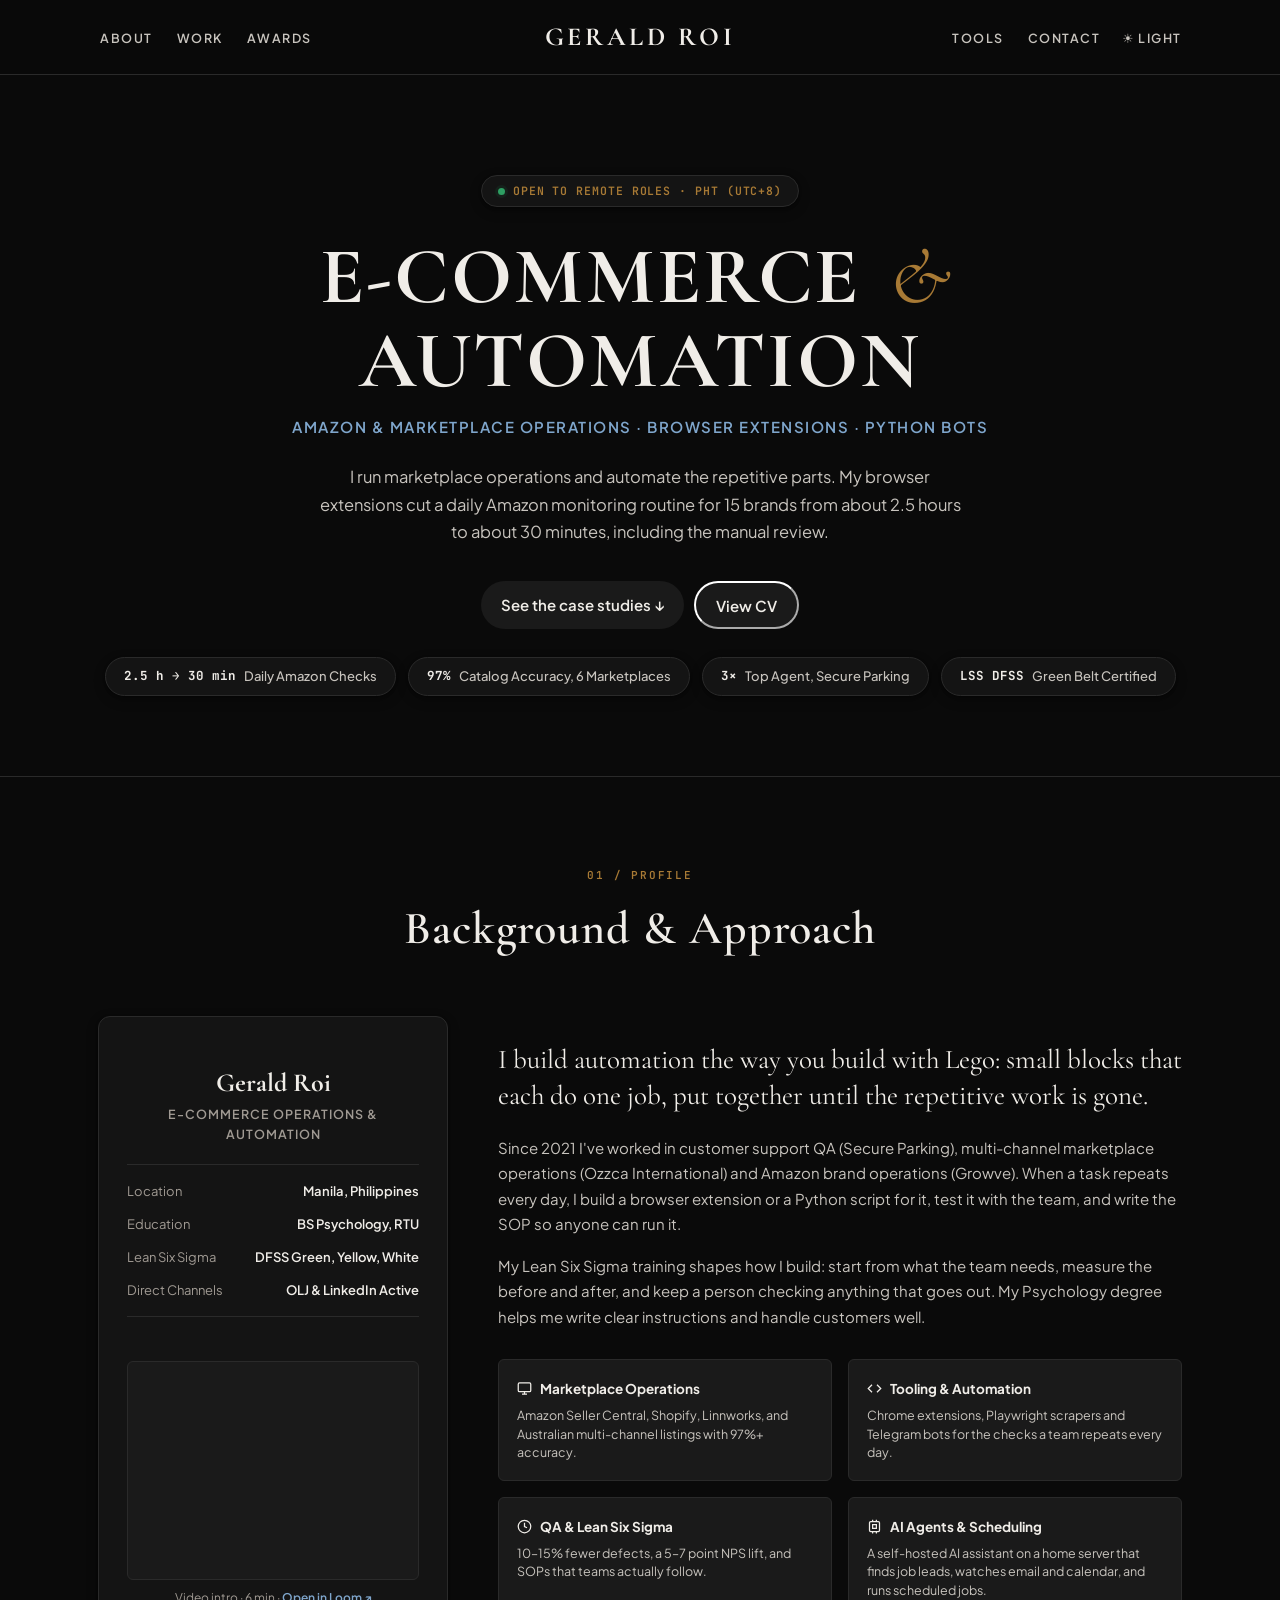
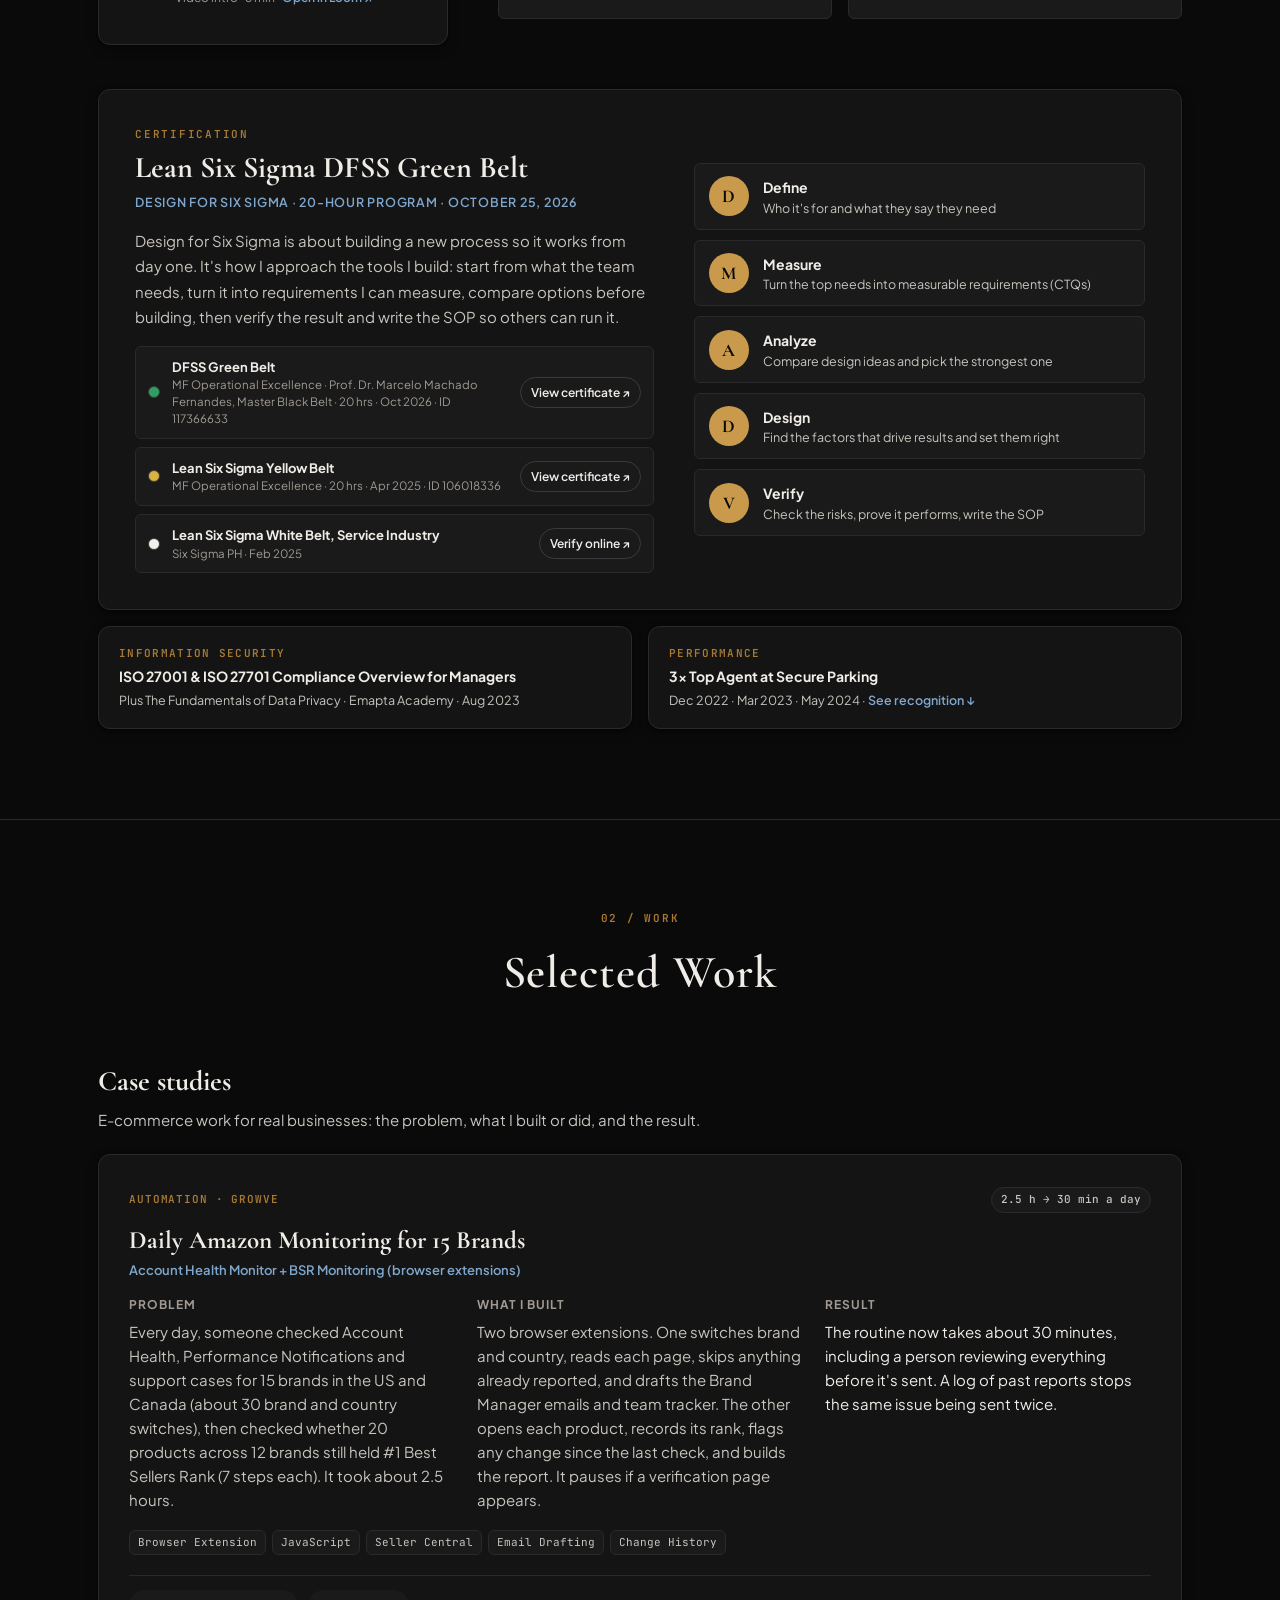
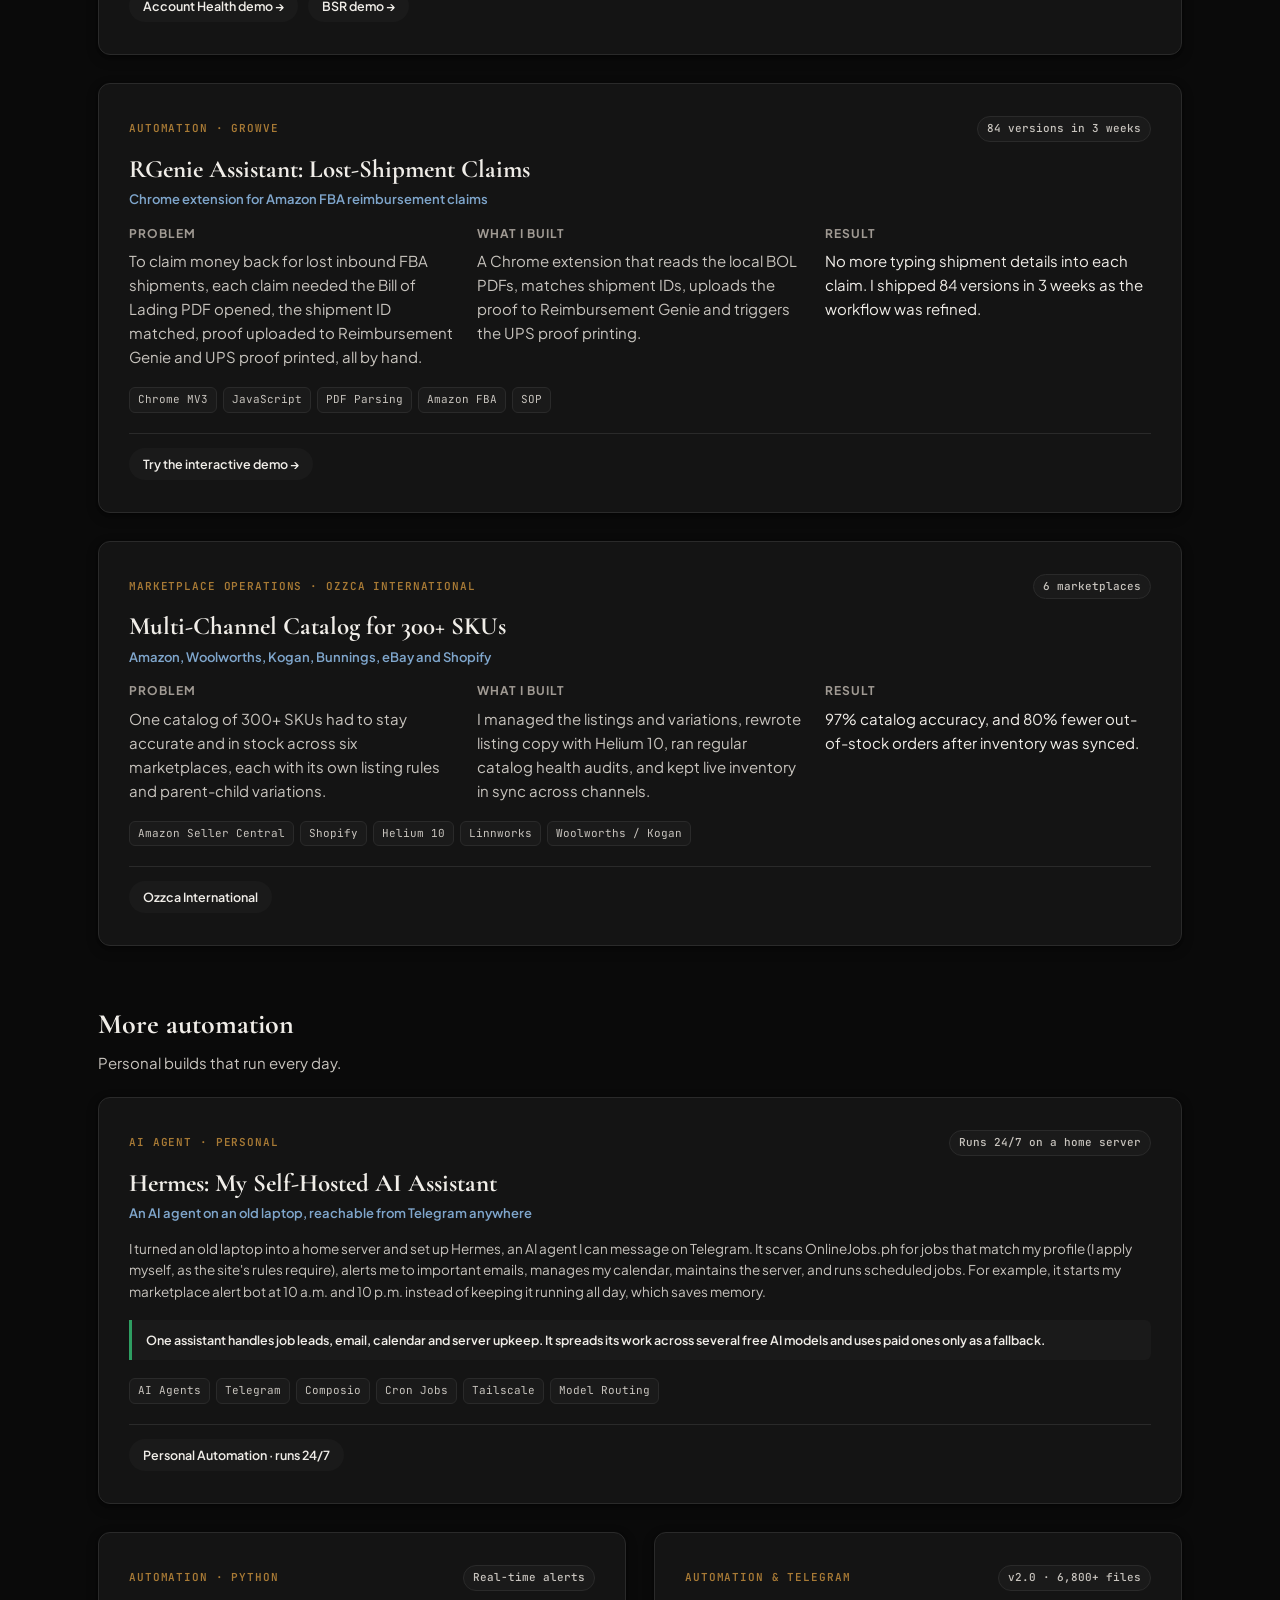
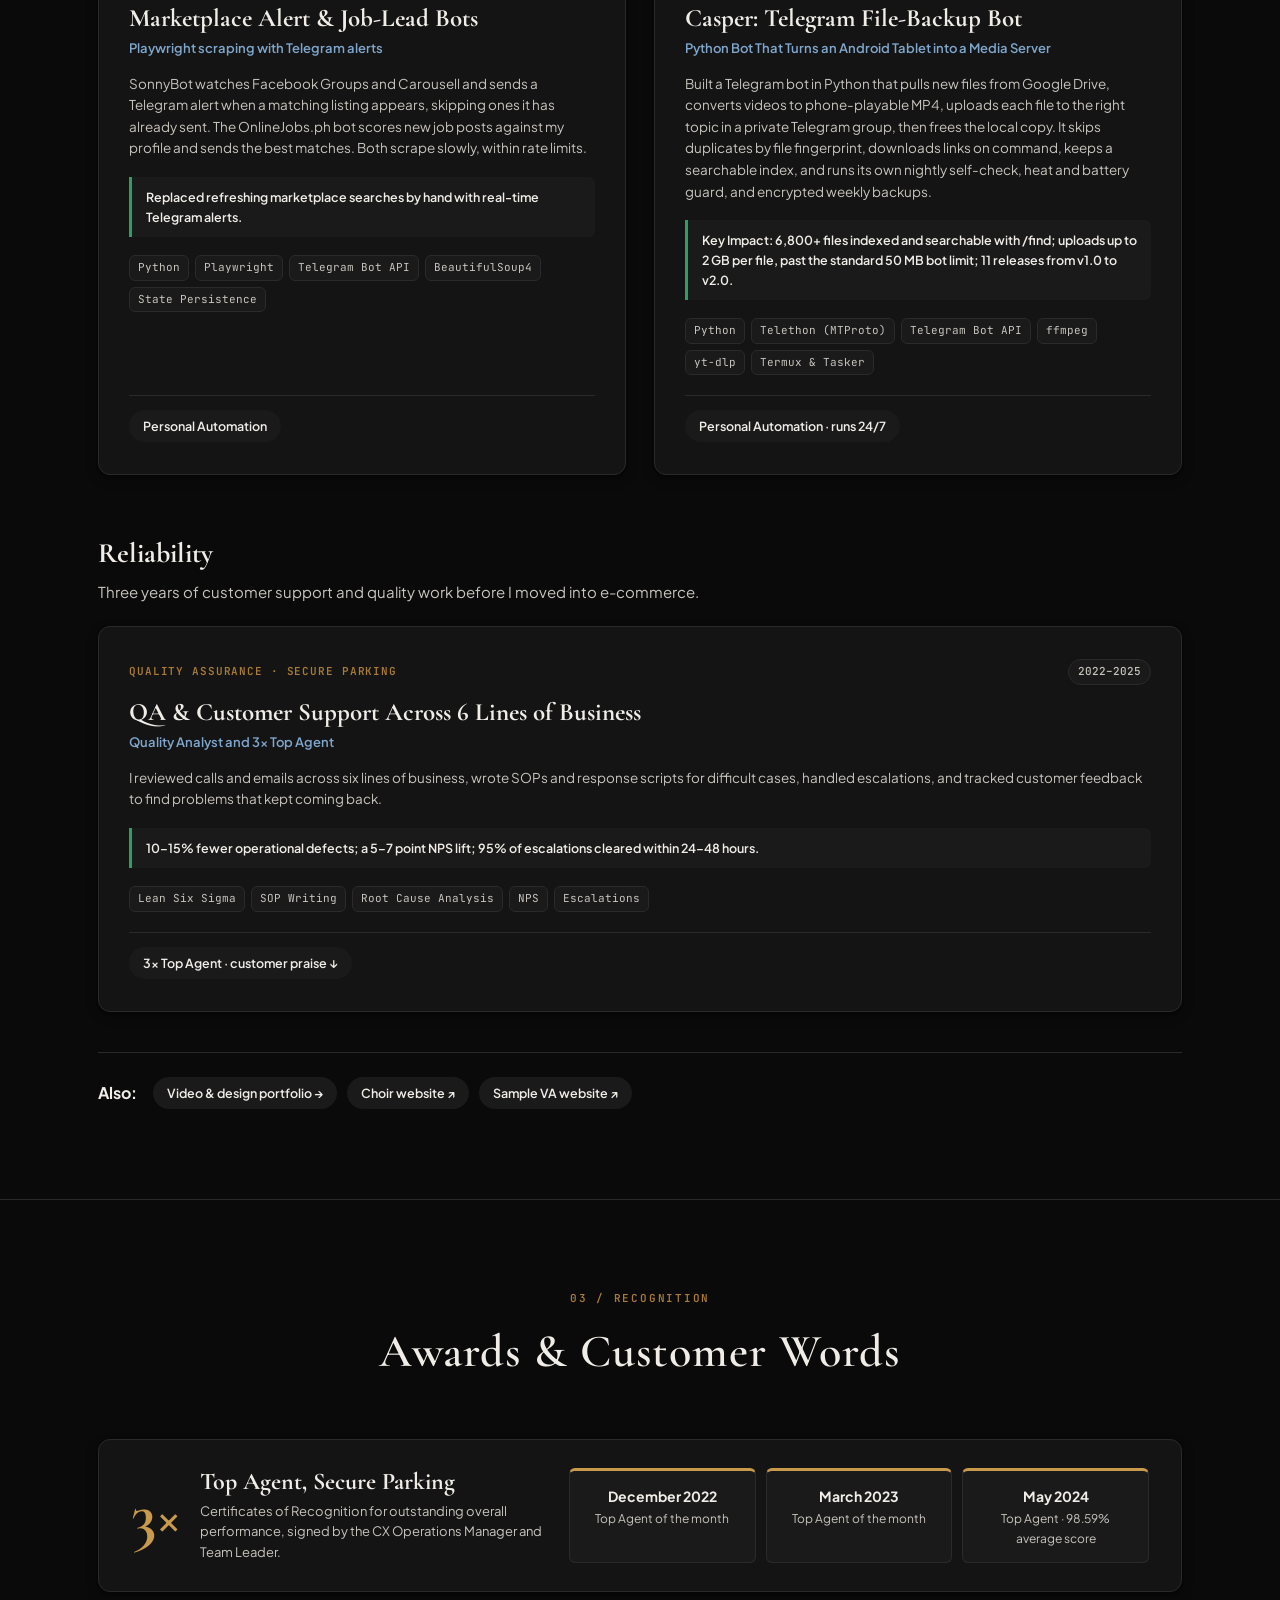
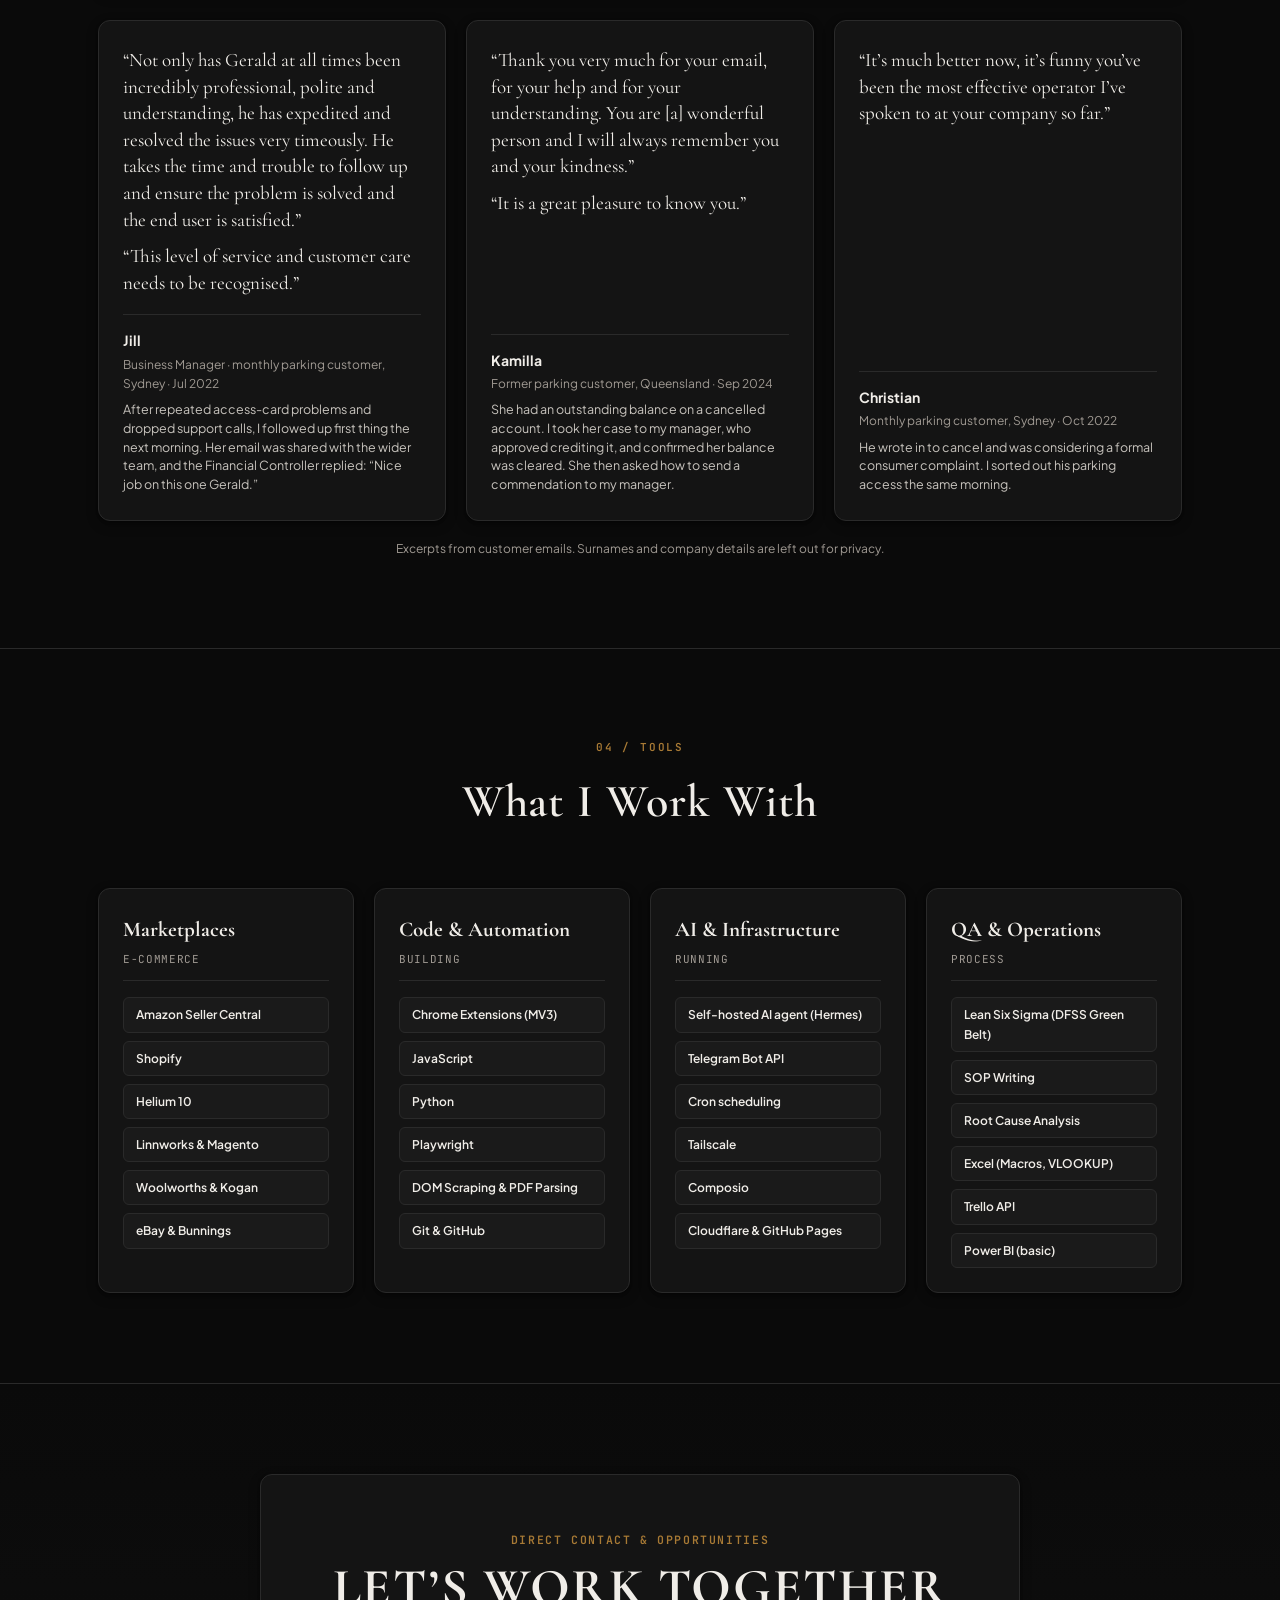
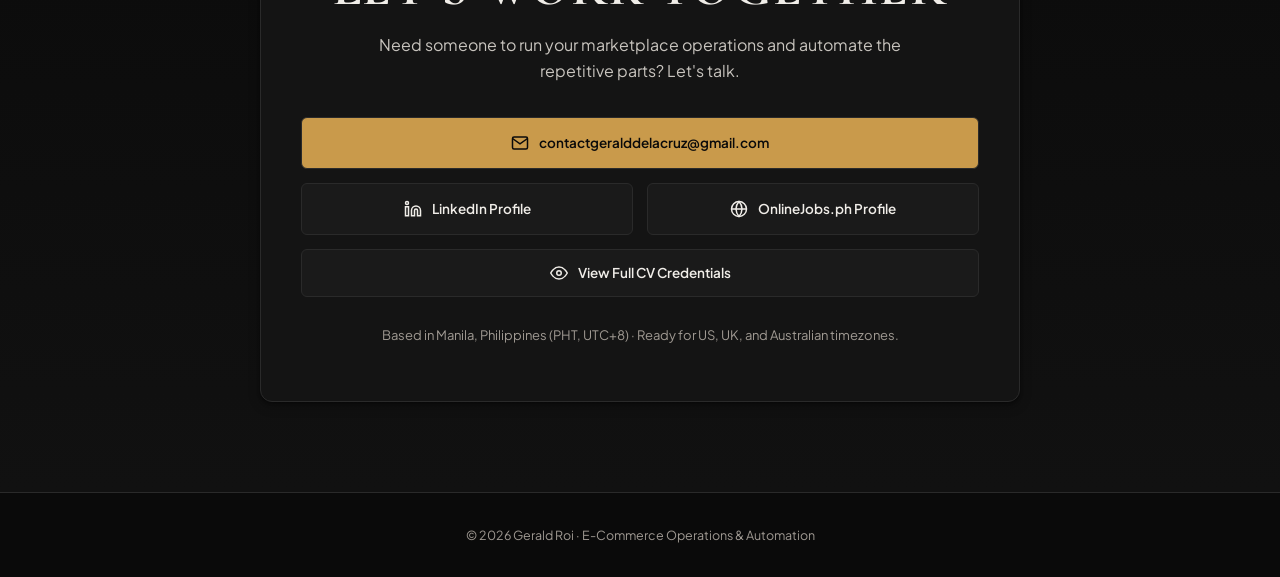
==== commit 2a296aa5: "Add creative hub page for video and design clients One standalone link for creative applications; ga" ====
--- a/index.html
+++ b/index.html
@@ -1751,9 +1751,7 @@
 
         <div class="other-work">
           <strong>Also:</strong>
-          <a href="video-editing/" class="link-chip">Short-form video →</a>
-          <a href="graphic-design/" class="link-chip">Graphic design →</a>
-          <a href="artwork/" class="link-chip">Presentations →</a>
+          <a href="creative/" class="link-chip">Video &amp; design portfolio →</a>
           <a href="https://the-assumptionist-choir.pages.dev/" target="_blank" rel="noopener" class="link-chip">Choir website ↗</a>
           <a href="https://sample-mara.pages.dev/" target="_blank" rel="noopener" class="link-chip">Sample VA website ↗</a>
         </div>
